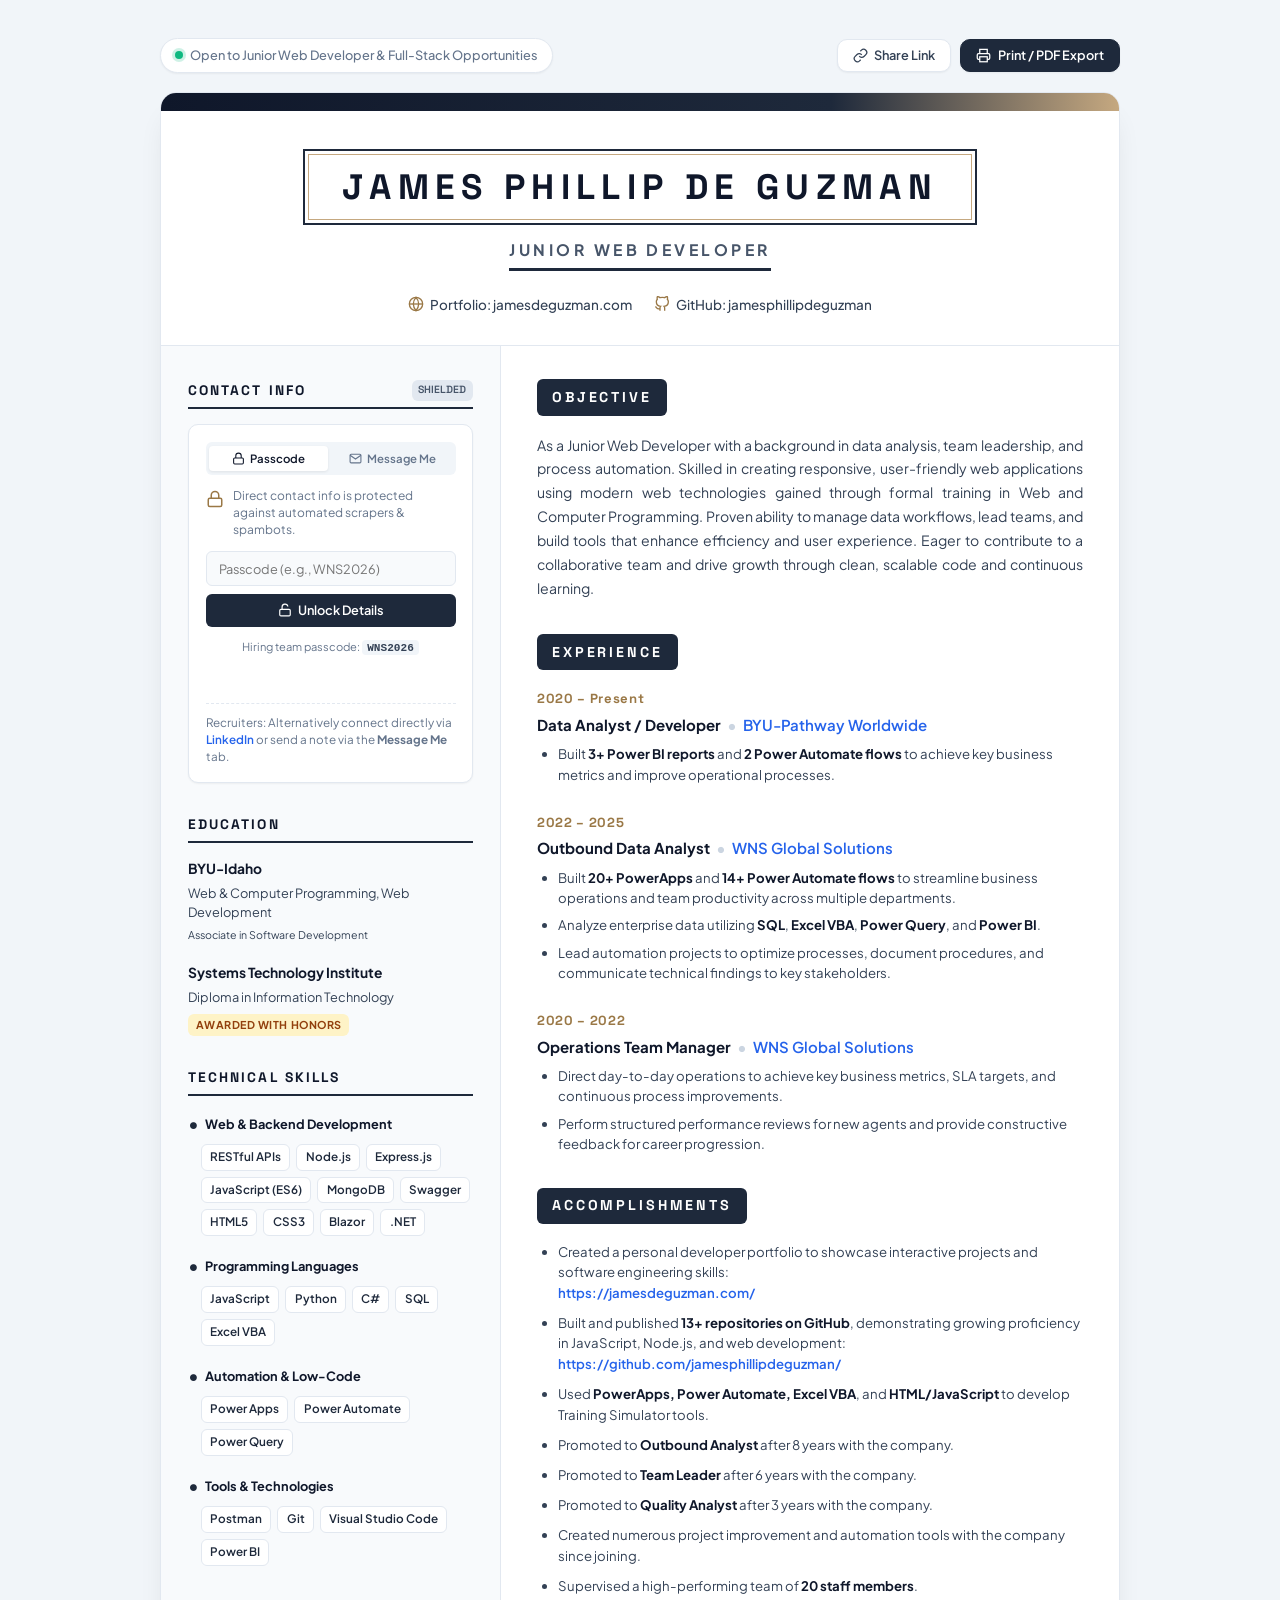
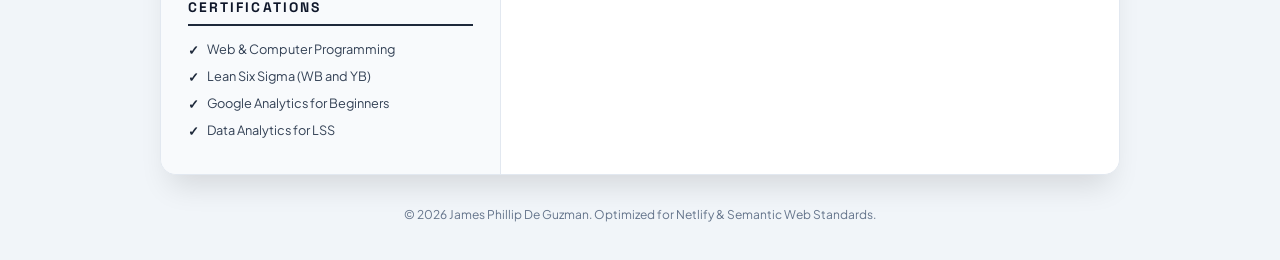
==== resume.html @ 5a9325b6 "Security audit fix: isolate contact PII to Netlify environment variables" ====
<!DOCTYPE html>
<html lang="en">
<head>
  <meta charset="UTF-8">
  <meta name="viewport" content="width=device-width, initial-scale=1.0">
  
  <!-- Primary SEO Meta Tags -->
  <title>James Phillip De Guzman | Junior Web Developer Resume</title>
  <meta name="title" content="James Phillip De Guzman | Junior Web Developer Resume">
  <meta name="description" content="Professional web resume of James Phillip De Guzman — Junior Web Developer skilled in JavaScript, Node.js, RESTful APIs, React, Blazor, SQL, and Process Automation.">
  <meta name="author" content="James Phillip De Guzman">
  <meta name="keywords" content="Junior Web Developer, Frontend Developer, Full Stack, JavaScript, Node.js, BYU-Idaho, Power Automate, Power Apps, Web Development, Resume">

  <!-- Open Graph / Social Meta Tags -->
  <meta property="og:type" content="profile">
  <meta property="og:url" content="https://jamesdeguzman.com/">
  <meta property="og:title" content="James Phillip De Guzman - Junior Web Developer Resume">
  <meta property="og:description" content="Junior Web Developer with strong background in modern JavaScript, API integration, data analysis, and process automation.">

  <!-- CSS Stylesheet -->
  <link rel="stylesheet" href="styles/resume.css">

  <!-- Structured Schema Data for ATS & Search Engines -->
  <script type="application/ld+json">
  {
    "@context": "https://schema.org",
    "@type": "Person",
    "name": "James Phillip De Guzman",
    "jobTitle": "Junior Web Developer",
    "url": "https://jamesdeguzman.com/",
    "sameAs": [
      "https://github.com/jamesphillipdeguzman",
      "https://linkedin.com/in/jamesphillipdeguzman"
    ],
    "alumniOf": [
      {
        "@type": "EducationalOrganization",
        "name": "Brigham Young University - Idaho"
      },
      {
        "@type": "EducationalOrganization",
        "name": "Systems Technology Institute"
      }
    ],
    "knowsAbout": [
      "JavaScript (ES6)",
      "Node.js",
      "RESTful APIs",
      "HTML5 / CSS3",
      "Blazor / .NET",
      "SQL",
      "Power Apps",
      "Power Automate",
      "Git"
    ]
  }
  </script>
</head>
<body>

  <!-- Top Action & Print Bar (Screen Only) -->
  <aside class="resume-toolbar" aria-label="Resume Actions">
    <div class="toolbar-status">
      <span class="status-dot" aria-hidden="true"></span>
      <span>Open to Junior Web Developer &amp; Full-Stack Opportunities</span>
    </div>
    <div class="toolbar-actions">
      <button type="button" class="btn-action" data-clipboard="https://jamesdeguzman.com/" id="copy-link-btn" title="Copy portfolio link">
        <svg width="15" height="15" viewBox="0 0 24 24" fill="none" stroke="currentColor" stroke-width="2"><path d="M10 13a5 5 0 0 0 7.54.54l3-3a5 5 0 0 0-7.07-7.07l-1.72 1.71"/><path d="M14 11a5 5 0 0 0-7.54-.54l-3 3a5 5 0 0 0 7.07 7.07l1.71-1.71"/></svg>
        <span>Share Link</span>
      </button>
      <button type="button" class="btn-action btn-primary" id="print-resume-btn" title="Print or save as PDF">
        <svg width="15" height="15" viewBox="0 0 24 24" fill="none" stroke="currentColor" stroke-width="2"><polyline points="6 9 6 2 18 2 18 9"/><path d="M6 18H4a2 2 0 0 1-2-2v-5a2 2 0 0 1 2-2h16a2 2 0 0 1 2 2v5a2 2 0 0 1-2 2h-2"/><rect x="6" y="14" width="12" height="8"/></svg>
        <span>Print / PDF Export</span>
      </button>
    </div>
  </aside>

  <!-- Main Resume Sheet Container -->
  <main class="resume-container" id="resume-root">
    
    <!-- Top Decorative Accent -->
    <div class="header-accent-band" aria-hidden="true"></div>

    <!-- Header Section -->
    <header class="resume-header">
      <div class="header-frame">
        <h1 class="resume-name">James Phillip De Guzman</h1>
      </div>
      <div>
        <p class="resume-title">Junior Web Developer</p>
      </div>

      <!-- Quick Links (Portfolio / GitHub) -->
      <nav class="header-quick-links" aria-label="Portfolio and Professional Links">
        <a href="https://jamesdeguzman.com/" class="quick-link-item" target="_blank" rel="noopener noreferrer">
          <svg width="16" height="16" viewBox="0 0 24 24" fill="none" stroke="currentColor" stroke-width="2"><circle cx="12" cy="12" r="10"/><line x1="2" y1="12" x2="22" y2="12"/><path d="M12 2a15.3 15.3 0 0 1 4 10 15.3 15.3 0 0 1-4 10 15.3 15.3 0 0 1-4-10 15.3 15.3 0 0 1 4-10z"/></svg>
          <span>Portfolio: jamesdeguzman.com</span>
        </a>
        <a href="https://github.com/jamesphillipdeguzman" class="quick-link-item" target="_blank" rel="noopener noreferrer">
          <svg width="16" height="16" viewBox="0 0 24 24" fill="none" stroke="currentColor" stroke-width="2"><path d="M9 19c-5 1.5-5-2.5-7-3m14 6v-3.87a3.37 3.37 0 0 0-.94-2.61c3.14-.35 6.44-1.54 6.44-7A5.44 5.44 0 0 0 20 4.77 5.07 5.07 0 0 0 19.91 1S18.73.65 16 2.48a13.38 13.38 0 0 0-7 0C6.27.65 5.09 1 5.09 1A5.07 5.07 0 0 0 5 4.77a5.44 5.44 0 0 0-1.5 3.78c0 5.42 3.3 6.61 6.44 7A3.37 3.37 0 0 0 9 18.13V22"/></svg>
          <span>GitHub: jamesphillipdeguzman</span>
        </a>
      </nav>
    </header>

    <!-- Two-Column Body -->
    <div class="resume-body">

      <!-- Left Column / Sidebar -->
      <aside class="resume-sidebar" aria-label="Skills, Education and Certifications">
        
        <!-- Contact Module with Privacy Shield & Netlify Forms -->
        <section class="sidebar-section" aria-labelledby="heading-contact">
          <h2 id="heading-contact" class="sidebar-title">
            <span>Contact Info</span>
            <span class="sidebar-title-badge">Shielded</span>
          </h2>
          
          <div class="privacy-shield-card">
            
            <!-- Dual Option Navigation Tabs -->
            <div class="contact-tabs-nav" role="tablist">
              <button type="button" class="tab-btn active" data-tab="passcode" role="tab" aria-selected="true">
                <svg width="13" height="13" viewBox="0 0 24 24" fill="none" stroke="currentColor" stroke-width="2"><rect x="3" y="11" width="18" height="11" rx="2" ry="2"/><path d="M7 11V7a5 5 0 0 1 10 0v4"/></svg>
                <span>Passcode</span>
              </button>
              <button type="button" class="tab-btn" data-tab="message" role="tab" aria-selected="false">
                <svg width="13" height="13" viewBox="0 0 24 24" fill="none" stroke="currentColor" stroke-width="2"><path d="M4 4h16c1.1 0 2 .9 2 2v12c0 1.1-.9 2-2 2H4c-1.1 0-2-.9-2-2V6c0-1.1.9-2 2-2z"/><polyline points="22,6 12,13 2,6"/></svg>
                <span>Message Me</span>
              </button>
            </div>

            <!-- TAB 1: Passcode Unlock State -->
            <div id="tab-panel-passcode" class="contact-tab-panel">
              <!-- Locked State (Default) -->
              <div id="contact-locked-state" class="locked-state">
                <div class="privacy-banner">
                  <svg class="privacy-icon" width="18" height="18" viewBox="0 0 24 24" fill="none" stroke="currentColor" stroke-width="2"><rect x="3" y="11" width="18" height="11" rx="2" ry="2"/><path d="M7 11V7a5 5 0 0 1 10 0v4"/></svg>
                  <p>Direct contact info is protected against automated scrapers &amp; spambots.</p>
                </div>

                <form id="unlock-form" class="unlock-form" onsubmit="return false;">
                  <label for="passcode-input" class="visually-hidden" style="position: absolute; width: 1px; height: 1px; padding: 0; margin: -1px; overflow: hidden; clip: rect(0,0,0,0); border: 0;">Enter Recruiter Passcode</label>
                  <div class="passcode-wrapper">
                    <input type="text" id="passcode-input" class="passcode-input" placeholder="Passcode (e.g., WNS2026)" autocomplete="off" autocorrect="off" autocapitalize="characters" spellcheck="false" maxlength="20">
                  </div>
                  <button type="submit" id="unlock-btn" class="unlock-btn">
                    <svg width="14" height="14" viewBox="0 0 24 24" fill="none" stroke="currentColor" stroke-width="2"><rect x="3" y="11" width="18" height="11" rx="2" ry="2"/><path d="M7 11V7a5 5 0 0 1 9.9-1"/></svg>
                    <span>Unlock Details</span>
                  </button>
                  <div class="unlock-hint">Hiring team passcode: <code>WNS2026</code></div>
                  <div id="unlock-status" class="unlock-status" aria-live="polite"></div>
                </form>

                <div class="fallback-contact">
                  <p>Recruiters: Alternatively connect directly via <a href="https://linkedin.com/in/jamesphillipdeguzman" target="_blank" rel="noopener noreferrer">LinkedIn</a> or send a note via the <strong>Message Me</strong> tab.</p>
                </div>
              </div>

              <!-- Unlocked State (Revealed via Passcode) -->
              <div id="contact-unlocked-state" class="unlocked-state hidden">
                <div id="unlocked-content"></div>
                <div class="relock-wrapper">
                  <button type="button" id="relock-btn" class="relock-btn" title="Re-lock contact details">Lock info again</button>
                </div>
              </div>
            </div>

            <!-- TAB 2: Netlify Forms Contact -->
            <div id="tab-panel-message" class="contact-tab-panel hidden">
              <form name="recruiter-contact" method="POST" data-netlify="true" netlify-honeypot="bot-field" id="recruiter-form" class="netlify-contact-form">
                <!-- Netlify Form Hidden Field Requirements -->
                <input type="hidden" name="form-name" value="recruiter-contact">
                <p style="display:none">
                  <label>Don’t fill this out if you're human: <input name="bot-field"></label>
                </p>

                <div class="form-group">
                  <label for="recruiter-name" class="form-label">Your Name</label>
                  <input type="text" id="recruiter-name" name="name" class="netlify-form-input" placeholder="e.g. Sarah Jenkins" required>
                </div>

                <div class="form-group">
                  <label for="recruiter-email" class="form-label">Your Work Email</label>
                  <input type="email" id="recruiter-email" name="email" class="netlify-form-input" placeholder="e.g. sarah@company.com" required>
                </div>

                <div class="form-group">
                  <label for="recruiter-message" class="form-label">Message / Opportunity</label>
                  <textarea id="recruiter-message" name="message" class="netlify-form-textarea" placeholder="Role details or interview invitation..." required></textarea>
                </div>

                <button type="submit" id="form-submit-btn" class="netlify-submit-btn">
                  <svg width="14" height="14" viewBox="0 0 24 24" fill="none" stroke="currentColor" stroke-width="2"><line x1="22" y1="2" x2="11" y2="13"/><polygon points="22 2 15 22 11 13 2 9 22 2"/></svg>
                  <span>Send Message</span>
                </button>

                <div id="form-status" class="unlock-status" aria-live="polite"></div>
              </form>
            </div>

          </div>
        </section>

        <!-- Education Section -->
        <section class="sidebar-section" aria-labelledby="heading-education">
          <h2 id="heading-education" class="sidebar-title">Education</h2>
          <div class="education-list">
            <article class="edu-item">
              <h3 class="edu-institution">BYU-Idaho</h3>
              <p class="edu-degree">Web &amp; Computer Programming, Web Development</p>
              <p class="edu-degree"><small>Associate in Software Development</small></p>
            </article>
            <article class="edu-item">
              <h3 class="edu-institution">Systems Technology Institute</h3>
              <p class="edu-degree">Diploma in Information Technology</p>
              <span class="edu-badge">Awarded with Honors</span>
            </article>
          </div>
        </section>

        <!-- Technical Skills Section -->
        <section class="sidebar-section" aria-labelledby="heading-skills">
          <h2 id="heading-skills" class="sidebar-title">Technical Skills</h2>
          <div class="skills-container">
            
            <div class="skill-category">
              <h3 class="skill-category-title">Web &amp; Backend Development</h3>
              <ul class="skill-pill-list" aria-label="Web and backend skills">
                <li class="skill-pill">RESTful APIs</li>
                <li class="skill-pill">Node.js</li>
                <li class="skill-pill">Express.js</li>
                <li class="skill-pill">JavaScript (ES6)</li>
                <li class="skill-pill">MongoDB</li>
                <li class="skill-pill">Swagger</li>
                <li class="skill-pill">HTML5</li>
                <li class="skill-pill">CSS3</li>
                <li class="skill-pill">Blazor</li>
                <li class="skill-pill">.NET</li>
              </ul>
            </div>

            <div class="skill-category">
              <h3 class="skill-category-title">Programming Languages</h3>
              <ul class="skill-pill-list" aria-label="Programming languages">
                <li class="skill-pill">JavaScript</li>
                <li class="skill-pill">Python</li>
                <li class="skill-pill">C#</li>
                <li class="skill-pill">SQL</li>
                <li class="skill-pill">Excel VBA</li>
              </ul>
            </div>

            <div class="skill-category">
              <h3 class="skill-category-title">Automation &amp; Low-Code</h3>
              <ul class="skill-pill-list" aria-label="Automation and low-code platforms">
                <li class="skill-pill">Power Apps</li>
                <li class="skill-pill">Power Automate</li>
                <li class="skill-pill">Power Query</li>
              </ul>
            </div>

            <div class="skill-category">
              <h3 class="skill-category-title">Tools &amp; Technologies</h3>
              <ul class="skill-pill-list" aria-label="Tools and developer technologies">
                <li class="skill-pill">Postman</li>
                <li class="skill-pill">Git</li>
                <li class="skill-pill">Visual Studio Code</li>
                <li class="skill-pill">Power BI</li>
              </ul>
            </div>

          </div>
        </section>

        <!-- Certifications Section -->
        <section class="sidebar-section" aria-labelledby="heading-certifications">
          <h2 id="heading-certifications" class="sidebar-title">Certifications</h2>
          <ul class="certifications-list">
            <li class="cert-item">
              <span class="cert-icon" aria-hidden="true">✓</span>
              <span>Web &amp; Computer Programming</span>
            </li>
            <li class="cert-item">
              <span class="cert-icon" aria-hidden="true">✓</span>
              <span>Lean Six Sigma (WB and YB)</span>
            </li>
            <li class="cert-item">
              <span class="cert-icon" aria-hidden="true">✓</span>
              <span>Google Analytics for Beginners</span>
            </li>
            <li class="cert-item">
              <span class="cert-icon" aria-hidden="true">✓</span>
              <span>Data Analytics for LSS</span>
            </li>
          </ul>
        </section>

      </aside>

      <!-- Right Column / Main Content -->
      <div class="resume-main">

        <!-- Objective Section -->
        <section class="main-section" aria-labelledby="heading-objective">
          <h2 id="heading-objective" class="section-title">Objective</h2>
          <p class="objective-text">
            As a Junior Web Developer with a background in data analysis, team leadership, and process automation. Skilled in creating responsive, user-friendly web applications using modern web technologies gained through formal training in Web and Computer Programming. Proven ability to manage data workflows, lead teams, and build tools that enhance efficiency and user experience. Eager to contribute to a collaborative team and drive growth through clean, scalable code and continuous learning.
          </p>
        </section>

        <!-- Experience Section -->
        <section class="main-section" aria-labelledby="heading-experience">
          <h2 id="heading-experience" class="section-title">Experience</h2>
          <div class="experience-list">

            <!-- BYU-Pathway Worldwide -->
            <article class="experience-item">
              <header class="exp-header">
                <span class="exp-period"><time datetime="2020">2020</time> &ndash; Present</span>
                <h3 class="exp-title-company">
                  <span class="exp-role">Data Analyst / Developer</span>
                  <span class="exp-separator">&bull;</span>
                  <span class="exp-company">BYU-Pathway Worldwide</span>
                </h3>
              </header>
              <ul class="exp-bullet-list">
                <li>Built <strong>3+ Power BI reports</strong> and <strong>2 Power Automate flows</strong> to achieve key business metrics and improve operational processes.</li>
              </ul>
            </article>

            <!-- WNS Global Solutions - Outbound Data Analyst -->
            <article class="experience-item">
              <header class="exp-header">
                <span class="exp-period"><time datetime="2022">2022</time> &ndash; <time datetime="2025">2025</time></span>
                <h3 class="exp-title-company">
                  <span class="exp-role">Outbound Data Analyst</span>
                  <span class="exp-separator">&bull;</span>
                  <span class="exp-company">WNS Global Solutions</span>
                </h3>
              </header>
              <ul class="exp-bullet-list">
                <li>Built <strong>20+ PowerApps</strong> and <strong>14+ Power Automate flows</strong> to streamline business operations and team productivity across multiple departments.</li>
                <li>Analyze enterprise data utilizing <strong>SQL</strong>, <strong>Excel VBA</strong>, <strong>Power Query</strong>, and <strong>Power BI</strong>.</li>
                <li>Lead automation projects to optimize processes, document procedures, and communicate technical findings to key stakeholders.</li>
              </ul>
            </article>

            <!-- WNS Global Solutions - Operations Team Manager -->
            <article class="experience-item">
              <header class="exp-header">
                <span class="exp-period"><time datetime="2020">2020</time> &ndash; <time datetime="2022">2022</time></span>
                <h3 class="exp-title-company">
                  <span class="exp-role">Operations Team Manager</span>
                  <span class="exp-separator">&bull;</span>
                  <span class="exp-company">WNS Global Solutions</span>
                </h3>
              </header>
              <ul class="exp-bullet-list">
                <li>Direct day-to-day operations to achieve key business metrics, SLA targets, and continuous process improvements.</li>
                <li>Perform structured performance reviews for new agents and provide constructive feedback for career progression.</li>
              </ul>
            </article>

          </div>
        </section>

        <!-- Accomplishments Section -->
        <section class="main-section" aria-labelledby="heading-accomplishments">
          <h2 id="heading-accomplishments" class="section-title">Accomplishments</h2>
          <ul class="accomplishments-list">
            <li>
              Created a personal developer portfolio to showcase interactive projects and software engineering skills:
              <br><a href="https://jamesdeguzman.com/" target="_blank" rel="noopener noreferrer">https://jamesdeguzman.com/</a>
            </li>
            <li>
              Built and published <strong>13+ repositories on GitHub</strong>, demonstrating growing proficiency in JavaScript, Node.js, and web development:
              <br><a href="https://github.com/jamesphillipdeguzman/" target="_blank" rel="noopener noreferrer">https://github.com/jamesphillipdeguzman/</a>
            </li>
            <li>
              Used <strong>PowerApps, Power Automate, Excel VBA</strong>, and <strong>HTML/JavaScript</strong> to develop Training Simulator tools.
            </li>
            <li>Promoted to <strong>Outbound Analyst</strong> after 8 years with the company.</li>
            <li>Promoted to <strong>Team Leader</strong> after 6 years with the company.</li>
            <li>Promoted to <strong>Quality Analyst</strong> after 3 years with the company.</li>
            <li>Created numerous project improvement and automation tools with the company since joining.</li>
            <li>Supervised a high-performing team of <strong>20 staff members</strong>.</li>
          </ul>
        </section>

      </div>
    </div>
  </main>

  <footer class="resume-footer">
    <p>&copy; <time datetime="2026">2026</time> James Phillip De Guzman. Optimized for Netlify &amp; Semantic Web Standards.</p>
  </footer>

  <!-- Interactive JavaScript Logic -->
  <script src="scripts/resume.js"></script>
</body>
</html>
---- styles/resume.css ----
/* ==========================================================================
   Modern ATS-Optimized Web Resume Stylesheet (Netlify & Privacy Enhanced)
   Author: James Phillip De Guzman - Junior Web Developer
   ========================================================================== */

/* --- Google Fonts Import --- */
@import url('https://fonts.googleapis.com/css2?family=Plus+Jakarta+Sans:ital,wght@0,300;0,400;0,500;0,600;0,700;0,800;1,400&family=Space+Grotesk:wght@500;600;700&display=swap');

/* --- CSS Variables & Design Tokens --- */
:root {
  --font-main: 'Plus Jakarta Sans', -apple-system, BlinkMacSystemFont, 'Segoe UI', Roboto, sans-serif;
  --font-heading: 'Space Grotesk', 'Plus Jakarta Sans', sans-serif;

  /* Color Palette */
  --bg-page: #f1f5f9;
  --bg-surface: #ffffff;
  --bg-sidebar: #f8fafc;
  --bg-header-band: #0f172a;
  --bg-section-badge: #1e293b;
  --bg-badge-alt: #f1f5f9;
  
  --text-primary: #0f172a;
  --text-secondary: #334155;
  --text-muted: #64748b;
  --text-light: #ffffff;

  --accent-primary: #2563eb;
  --accent-hover: #1d4ed8;
  --accent-gold: #c5a880;
  --accent-gold-dark: #9a7846;
  --accent-emerald: #10b981;
  --accent-danger: #ef4444;

  --border-color: #e2e8f0;
  --border-subtle: #cbd5e1;

  --radius-sm: 6px;
  --radius-md: 10px;
  --radius-lg: 16px;
  --radius-full: 9999px;

  --shadow-sm: 0 1px 2px 0 rgb(0 0 0 / 0.05);
  --shadow-md: 0 4px 6px -1px rgb(0 0 0 / 0.08), 0 2px 4px -2px rgb(0 0 0 / 0.06);
  --shadow-lg: 0 10px 25px -5px rgb(0 0 0 / 0.1), 0 8px 10px -6px rgb(0 0 0 / 0.06);
  --shadow-xl: 0 20px 30px -10px rgb(0 0 0 / 0.12);

  --transition-fast: 0.18s ease;
  --transition-normal: 0.28s ease;
}

/* --- Base & Reset --- */
*, *::before, *::after {
  box-sizing: border-box;
  margin: 0;
  padding: 0;
}

html {
  font-size: 15px;
  scroll-behavior: smooth;
  -webkit-text-size-adjust: 100%;
}

body {
  font-family: var(--font-main);
  background-color: var(--bg-page);
  color: var(--text-primary);
  line-height: 1.6;
  min-height: 100vh;
  padding: 2.5rem 1rem;
  display: flex;
  flex-direction: column;
  align-items: center;
}

/* --- Top Floating Action Toolbar --- */
.resume-toolbar {
  width: 100%;
  max-width: 960px;
  margin-bottom: 1.25rem;
  display: flex;
  justify-content: space-between;
  align-items: center;
  flex-wrap: wrap;
  gap: 0.75rem;
}

.toolbar-status {
  display: inline-flex;
  align-items: center;
  gap: 0.5rem;
  font-size: 0.85rem;
  font-weight: 500;
  color: var(--text-muted);
  background: var(--bg-surface);
  padding: 0.45rem 0.9rem;
  border-radius: var(--radius-full);
  border: 1px solid var(--border-color);
  box-shadow: var(--shadow-sm);
}

.status-dot {
  width: 8px;
  height: 8px;
  border-radius: 50%;
  background-color: var(--accent-emerald);
  box-shadow: 0 0 0 3px rgba(16, 185, 129, 0.2);
  animation: pulse-dot 2s infinite ease-in-out;
}

@keyframes pulse-dot {
  0%, 100% { opacity: 1; transform: scale(1); }
  50% { opacity: 0.6; transform: scale(0.85); }
}

.toolbar-actions {
  display: flex;
  gap: 0.6rem;
}

.btn-action {
  display: inline-flex;
  align-items: center;
  gap: 0.45rem;
  font-family: var(--font-main);
  font-size: 0.85rem;
  font-weight: 600;
  padding: 0.5rem 1rem;
  border-radius: var(--radius-md);
  border: 1px solid var(--border-color);
  background: var(--bg-surface);
  color: var(--text-secondary);
  cursor: pointer;
  transition: all var(--transition-fast);
  text-decoration: none;
  box-shadow: var(--shadow-sm);
}

.btn-action:hover {
  background: #f8fafc;
  color: var(--accent-primary);
  border-color: var(--accent-primary);
  transform: translateY(-1px);
  box-shadow: var(--shadow-md);
}

.btn-action.btn-primary {
  background: var(--bg-section-badge);
  color: var(--text-light);
  border-color: var(--bg-section-badge);
}

.btn-action.btn-primary:hover {
  background: #0f172a;
  border-color: #0f172a;
  color: #ffffff;
}

/* --- Main Resume Sheet Container --- */
.resume-container {
  width: 100%;
  max-width: 960px;
  background: var(--bg-surface);
  border-radius: var(--radius-lg);
  box-shadow: var(--shadow-xl);
  border: 1px solid var(--border-color);
  overflow: hidden;
  position: relative;
}

/* Top Accent Header Band */
.header-accent-band {
  height: 18px;
  background: linear-gradient(90deg, #0f172a 0%, #1e293b 70%, var(--accent-gold) 100%);
  width: 100%;
}

/* --- Header Section --- */
.resume-header {
  padding: 2.5rem 3rem 2rem 3rem;
  text-align: center;
  background: var(--bg-surface);
  border-bottom: 1px solid var(--border-color);
  position: relative;
}

.header-frame {
  display: inline-block;
  padding: 1rem 2.5rem;
  border: 2px solid #1e293b;
  position: relative;
  background: #ffffff;
}

.header-frame::before {
  content: '';
  position: absolute;
  top: 3px;
  left: 3px;
  right: 3px;
  bottom: 3px;
  border: 1px solid var(--accent-gold);
  pointer-events: none;
}

.resume-name {
  font-family: var(--font-heading);
  font-size: 2.35rem;
  font-weight: 800;
  letter-spacing: 0.18em;
  text-transform: uppercase;
  color: #0f172a;
  margin: 0;
  line-height: 1.2;
}

.resume-title {
  font-family: var(--font-main);
  font-size: 1.05rem;
  font-weight: 700;
  letter-spacing: 0.22em;
  text-transform: uppercase;
  color: #475569;
  margin-top: 0.8rem;
  display: inline-block;
  position: relative;
  padding: 0 1rem;
}

.resume-title::after {
  content: '';
  display: block;
  width: 100%;
  height: 3px;
  background: #1e293b;
  margin: 0.4rem auto 0 auto;
}

/* Header Links Bar */
.header-quick-links {
  margin-top: 1.5rem;
  display: flex;
  justify-content: center;
  flex-wrap: wrap;
  gap: 1.5rem;
  font-size: 0.9rem;
}

.quick-link-item {
  display: inline-flex;
  align-items: center;
  gap: 0.4rem;
  color: var(--text-secondary);
  text-decoration: none;
  font-weight: 500;
  transition: color var(--transition-fast);
}

.quick-link-item:hover {
  color: var(--accent-primary);
}

.quick-link-item svg {
  color: var(--accent-gold-dark);
}

/* --- Two-Column Layout --- */
.resume-body {
  display: grid;
  grid-template-columns: 340px 1fr;
  min-height: 900px;
}

/* --- Sidebar Column --- */
.resume-sidebar {
  background: var(--bg-sidebar);
  padding: 2.2rem 1.8rem;
  border-right: 1px solid var(--border-color);
  display: flex;
  flex-direction: column;
  gap: 2rem;
}

/* --- Main Content Column --- */
.resume-main {
  background: var(--bg-surface);
  padding: 2.2rem 2.4rem;
  display: flex;
  flex-direction: column;
  gap: 2.2rem;
}

/* --- Section Titles & Badges --- */
.section-title {
  font-family: var(--font-heading);
  font-size: 0.95rem;
  font-weight: 700;
  letter-spacing: 0.2em;
  text-transform: uppercase;
  color: var(--text-light);
  background: var(--bg-section-badge);
  padding: 0.45rem 1rem;
  display: inline-block;
  margin-bottom: 1.2rem;
  border-radius: var(--radius-sm);
  position: relative;
}

.sidebar-title {
  font-family: var(--font-heading);
  font-size: 0.92rem;
  font-weight: 700;
  letter-spacing: 0.15em;
  text-transform: uppercase;
  color: var(--text-primary);
  border-bottom: 2px solid #1e293b;
  padding-bottom: 0.4rem;
  margin-bottom: 1rem;
  display: flex;
  align-items: center;
  justify-content: space-between;
}

.sidebar-title-badge {
  font-size: 0.7rem;
  background: #e2e8f0;
  color: #475569;
  padding: 0.15rem 0.45rem;
  border-radius: var(--radius-sm);
  letter-spacing: normal;
  font-weight: 600;
}

/* --- Privacy Shield & Contact Card --- */
.privacy-shield-card {
  background: var(--bg-surface);
  border: 1px solid var(--border-color);
  border-radius: var(--radius-md);
  padding: 1.1rem;
  box-shadow: var(--shadow-sm);
  transition: all var(--transition-normal);
  position: relative;
}

.privacy-shield-card:hover {
  border-color: var(--border-subtle);
  box-shadow: var(--shadow-md);
}

.contact-tabs-nav {
  display: flex;
  gap: 0.35rem;
  background: #f1f5f9;
  padding: 0.25rem;
  border-radius: var(--radius-sm);
  margin-bottom: 0.9rem;
}

.tab-btn {
  flex: 1;
  font-family: var(--font-main);
  font-size: 0.76rem;
  font-weight: 600;
  padding: 0.35rem 0.4rem;
  background: transparent;
  border: none;
  border-radius: 4px;
  color: var(--text-muted);
  cursor: pointer;
  transition: all var(--transition-fast);
  display: flex;
  align-items: center;
  justify-content: center;
  gap: 0.3rem;
}

.tab-btn.active {
  background: #ffffff;
  color: var(--text-primary);
  box-shadow: 0 1px 3px rgba(0,0,0,0.08);
}

.privacy-banner {
  display: flex;
  align-items: flex-start;
  gap: 0.6rem;
  font-size: 0.8rem;
  color: var(--text-muted);
  line-height: 1.4;
  margin-bottom: 0.85rem;
}

.privacy-icon {
  flex-shrink: 0;
  color: var(--accent-gold-dark);
  margin-top: 2px;
}

/* Unlock Passcode Form */
.unlock-form {
  display: flex;
  flex-direction: column;
  gap: 0.55rem;
}

.passcode-wrapper {
  position: relative;
  display: flex;
  align-items: center;
}

.passcode-input, .netlify-form-input, .netlify-form-textarea {
  width: 100%;
  padding: 0.55rem 0.8rem;
  font-family: var(--font-main);
  font-size: 0.85rem;
  border: 1px solid var(--border-color);
  border-radius: var(--radius-sm);
  background: #f8fafc;
  color: var(--text-primary);
  outline: none;
  transition: all var(--transition-fast);
}

.passcode-input:focus, .netlify-form-input:focus, .netlify-form-textarea:focus {
  background: #ffffff;
  border-color: var(--accent-primary);
  box-shadow: 0 0 0 3px rgba(37, 99, 235, 0.15);
}

.netlify-form-textarea {
  resize: vertical;
  min-height: 70px;
}

.input-shake {
  animation: shake 0.5s cubic-bezier(0.36, 0.07, 0.19, 0.97) both;
  border-color: var(--accent-danger) !important;
}

@keyframes shake {
  10%, 90% { transform: translate3d(-1px, 0, 0); }
  20%, 80% { transform: translate3d(2px, 0, 0); }
  30%, 50%, 70% { transform: translate3d(-4px, 0, 0); }
  40%, 60% { transform: translate3d(4px, 0, 0); }
}

.unlock-btn, .netlify-submit-btn {
  font-family: var(--font-main);
  font-size: 0.85rem;
  font-weight: 600;
  color: #ffffff;
  background: #1e293b;
  border: none;
  border-radius: var(--radius-sm);
  padding: 0.55rem 1rem;
  cursor: pointer;
  transition: all var(--transition-fast);
  display: inline-flex;
  justify-content: center;
  align-items: center;
  gap: 0.4rem;
}

.unlock-btn:hover, .netlify-submit-btn:hover {
  background: #0f172a;
  transform: translateY(-1px);
}

.unlock-btn:active, .netlify-submit-btn:active {
  transform: translateY(0);
}

.unlock-hint {
  font-size: 0.74rem;
  color: var(--text-muted);
  margin-top: 0.2rem;
  text-align: center;
}

.unlock-hint code {
  background: #f1f5f9;
  padding: 0.1rem 0.35rem;
  border-radius: 4px;
  font-weight: 600;
  color: var(--text-secondary);
}

.unlock-status {
  font-size: 0.78rem;
  margin-top: 0.4rem;
  min-height: 1.2rem;
  transition: all var(--transition-fast);
}

.unlock-status.error {
  color: var(--accent-danger);
  font-weight: 500;
}

.unlock-status.success {
  color: var(--accent-emerald);
  font-weight: 600;
}

/* Netlify Contact Form */
.netlify-contact-form {
  display: flex;
  flex-direction: column;
  gap: 0.6rem;
}

.form-group {
  display: flex;
  flex-direction: column;
  gap: 0.25rem;
}

.form-label {
  font-size: 0.75rem;
  font-weight: 600;
  color: var(--text-secondary);
}

.fallback-contact {
  margin-top: 0.85rem;
  padding-top: 0.75rem;
  border-top: 1px dashed var(--border-color);
  font-size: 0.78rem;
  color: var(--text-muted);
  line-height: 1.45;
}

.fallback-contact a {
  color: var(--accent-primary);
  text-decoration: none;
  font-weight: 600;
}

.fallback-contact a:hover {
  text-decoration: underline;
}

/* Unlocked Details State */
.unlocked-state {
  display: flex;
  flex-direction: column;
  gap: 0.8rem;
  animation: fadeIn 0.4s ease-out forwards;
}

@keyframes fadeIn {
  from { opacity: 0; transform: translateY(6px); }
  to { opacity: 1; transform: translateY(0); }
}

.unlocked-badge {
  display: inline-flex;
  align-items: center;
  gap: 0.35rem;
  font-size: 0.72rem;
  font-weight: 700;
  text-transform: uppercase;
  letter-spacing: 0.05em;
  color: #065f46;
  background: #d1fae5;
  padding: 0.25rem 0.6rem;
  border-radius: var(--radius-sm);
  margin-bottom: 0.25rem;
}

.contact-info-list {
  list-style: none;
  display: flex;
  flex-direction: column;
  gap: 0.6rem;
}

.contact-item {
  display: flex;
  align-items: center;
  justify-content: space-between;
  gap: 0.5rem;
  font-size: 0.82rem;
  padding: 0.35rem 0;
  border-bottom: 1px solid #f1f5f9;
}

.contact-item:last-child {
  border-bottom: none;
}

.contact-label {
  font-weight: 600;
  color: var(--text-muted);
  width: 45px;
  flex-shrink: 0;
}

.contact-link, .contact-static {
  display: inline-flex;
  align-items: center;
  gap: 0.4rem;
  color: var(--text-primary);
  text-decoration: none;
  font-weight: 600;
  flex-grow: 1;
  word-break: break-all;
}

.contact-link:hover {
  color: var(--accent-primary);
}

.copy-mini-btn {
  font-size: 0.7rem;
  padding: 0.15rem 0.45rem;
  border-radius: 4px;
  background: #f1f5f9;
  border: 1px solid var(--border-color);
  color: var(--text-secondary);
  cursor: pointer;
  transition: all var(--transition-fast);
}

.copy-mini-btn:hover {
  background: var(--bg-section-badge);
  color: #ffffff;
}

.copy-mini-btn.copied {
  background: var(--accent-emerald);
  color: #ffffff;
  border-color: var(--accent-emerald);
}

.relock-wrapper {
  display: flex;
  justify-content: flex-end;
  margin-top: 0.5rem;
}

.relock-btn {
  font-size: 0.72rem;
  color: var(--text-muted);
  background: none;
  border: none;
  cursor: pointer;
  text-decoration: underline;
  padding: 0.2rem;
}

.relock-btn:hover {
  color: var(--accent-danger);
}

.hidden {
  display: none !important;
}

/* --- Education Section --- */
.education-list {
  display: flex;
  flex-direction: column;
  gap: 1.25rem;
}

.edu-item {
  display: flex;
  flex-direction: column;
  gap: 0.25rem;
}

.edu-institution {
  font-weight: 700;
  color: var(--text-primary);
  font-size: 0.92rem;
}

.edu-degree {
  font-size: 0.85rem;
  color: var(--text-secondary);
  line-height: 1.45;
}

.edu-badge {
  display: inline-block;
  align-self: flex-start;
  margin-top: 0.25rem;
  font-size: 0.72rem;
  font-weight: 700;
  text-transform: uppercase;
  letter-spacing: 0.05em;
  background: #fef3c7;
  color: #92400e;
  padding: 0.15rem 0.5rem;
  border-radius: var(--radius-sm);
}

/* --- Technical Skills Section --- */
.skills-container {
  display: flex;
  flex-direction: column;
  gap: 1.15rem;
}

.skill-category {
  display: flex;
  flex-direction: column;
  gap: 0.45rem;
}

.skill-category-title {
  font-size: 0.85rem;
  font-weight: 700;
  color: var(--text-primary);
  display: flex;
  align-items: center;
  gap: 0.4rem;
}

.skill-category-title::before {
  content: '•';
  color: #1e293b;
  font-size: 1.1rem;
}

.skill-tags-wrapper {
  font-size: 0.83rem;
  color: var(--text-secondary);
  line-height: 1.55;
  padding-left: 0.85rem;
}

.skill-pill-list {
  display: flex;
  flex-wrap: wrap;
  gap: 0.4rem;
  list-style: none;
  padding-left: 0.85rem;
}

.skill-pill {
  font-size: 0.78rem;
  font-weight: 600;
  background: #ffffff;
  color: #1e293b;
  border: 1px solid var(--border-color);
  padding: 0.2rem 0.55rem;
  border-radius: var(--radius-sm);
  transition: all var(--transition-fast);
}

.skill-pill:hover {
  background: #1e293b;
  color: #ffffff;
  border-color: #1e293b;
}

/* --- Certifications Section --- */
.certifications-list {
  list-style: none;
  display: flex;
  flex-direction: column;
  gap: 0.55rem;
}

.cert-item {
  display: flex;
  align-items: flex-start;
  gap: 0.55rem;
  font-size: 0.85rem;
  color: var(--text-secondary);
  line-height: 1.4;
}

.cert-icon {
  flex-shrink: 0;
  color: #1e293b;
  font-weight: bold;
  margin-top: 1px;
}

/* --- Main Column: Objective Section --- */
.objective-text {
  font-size: 0.94rem;
  color: var(--text-secondary);
  line-height: 1.7;
  text-align: justify;
}

/* --- Experience Timeline Section --- */
.experience-list {
  display: flex;
  flex-direction: column;
  gap: 1.8rem;
}

.experience-item {
  display: flex;
  flex-direction: column;
  gap: 0.5rem;
  position: relative;
}

.exp-header {
  display: flex;
  flex-direction: column;
  gap: 0.2rem;
}

.exp-period {
  font-family: var(--font-heading);
  font-size: 0.88rem;
  font-weight: 700;
  color: var(--accent-gold-dark);
  letter-spacing: 0.05em;
}

.exp-title-company {
  font-size: 1rem;
  font-weight: 700;
  color: var(--text-primary);
  display: flex;
  flex-wrap: wrap;
  align-items: center;
  gap: 0.4rem;
}

.exp-role {
  color: #0f172a;
}

.exp-separator {
  color: var(--border-subtle);
}

.exp-company {
  color: #2563eb;
  font-weight: 600;
}

.exp-bullet-list {
  list-style-type: disc;
  padding-left: 1.4rem;
  display: flex;
  flex-direction: column;
  gap: 0.45rem;
}

.exp-bullet-list li {
  font-size: 0.88rem;
  color: var(--text-secondary);
  line-height: 1.55;
}

.exp-bullet-list li strong {
  color: var(--text-primary);
}

/* --- Accomplishments Section --- */
.accomplishments-list {
  list-style-type: disc;
  padding-left: 1.4rem;
  display: flex;
  flex-direction: column;
  gap: 0.65rem;
}

.accomplishments-list li {
  font-size: 0.88rem;
  color: var(--text-secondary);
  line-height: 1.55;
}

.accomplishments-list li a {
  color: var(--accent-primary);
  text-decoration: none;
  font-weight: 600;
  word-break: break-all;
}

.accomplishments-list li a:hover {
  text-decoration: underline;
}

.accomplishments-list li strong {
  color: var(--text-primary);
}

/* --- Footer Area --- */
.resume-footer {
  margin-top: 2rem;
  text-align: center;
  font-size: 0.8rem;
  color: var(--text-muted);
}

/* ==========================================================================
   Responsive Breakpoints
   ========================================================================== */
@media (max-width: 860px) {
  body {
    padding: 1rem 0.5rem;
  }

  .resume-body {
    grid-template-columns: 1fr;
  }

  .resume-sidebar {
    border-right: none;
    border-bottom: 1px solid var(--border-color);
    padding: 1.8rem 1.4rem;
  }

  .resume-main {
    padding: 1.8rem 1.4rem;
  }

  .resume-header {
    padding: 1.8rem 1.2rem;
  }

  .resume-name {
    font-size: 1.8rem;
    letter-spacing: 0.12em;
  }

  .resume-title {
    font-size: 0.92rem;
    letter-spacing: 0.16em;
  }

  .header-frame {
    padding: 0.8rem 1.5rem;
  }

  .resume-toolbar {
    flex-direction: column;
    align-items: stretch;
  }

  .toolbar-actions {
    justify-content: center;
  }
}

/* ==========================================================================
   Print Optimization Media Query (@media print)
   ========================================================================== */
@media print {
  @page {
    margin: 12mm 15mm;
    size: letter portrait;
  }

  body {
    background: #ffffff !important;
    padding: 0 !important;
    color: #000000 !important;
    font-size: 13.5px;
  }

  .resume-toolbar,
  .contact-tabs-nav,
  .unlock-form,
  .netlify-contact-form,
  .relock-wrapper,
  .copy-mini-btn,
  .resume-footer,
  .status-dot {
    display: none !important;
  }

  .resume-container {
    max-width: 100% !important;
    box-shadow: none !important;
    border: none !important;
    border-radius: 0 !important;
  }

  .header-accent-band {
    height: 6px !important;
    background: #000000 !important;
  }

  .resume-header {
    padding: 1rem 0 !important;
    border-bottom: 2px solid #000000 !important;
  }

  .header-frame {
    border: 2px solid #000000 !important;
    padding: 0.6rem 1.8rem !important;
  }

  .header-frame::before {
    border-color: #000000 !important;
  }

  .resume-name {
    color: #000000 !important;
    font-size: 2rem !important;
  }

  .resume-title {
    color: #000000 !important;
  }

  .resume-title::after {
    background: #000000 !important;
  }

  .resume-body {
    display: grid !important;
    grid-template-columns: 280px 1fr !important;
    min-height: auto !important;
  }

  .resume-sidebar {
    background: transparent !important;
    padding: 1rem 1rem 0 0 !important;
    border-right: 1px solid #ccc !important;
  }

  .resume-main {
    padding: 1rem 0 0 1.2rem !important;
  }

  .section-title {
    background: #000000 !important;
    color: #ffffff !important;
    -webkit-print-color-adjust: exact;
    print-color-adjust: exact;
    margin-bottom: 0.8rem !important;
    padding: 0.3rem 0.8rem !important;
  }

  .sidebar-title {
    border-bottom: 2px solid #000000 !important;
    color: #000000 !important;
  }

  .privacy-shield-card {
    border: 1px solid #ccc !important;
    box-shadow: none !important;
    padding: 0.8rem !important;
  }

  .experience-item,
  .edu-item,
  .skill-category {
    page-break-inside: avoid;
    break-inside: avoid;
  }

  a {
    color: #000000 !important;
    text-decoration: none !important;
  }

  .exp-period {
    color: #333333 !important;
  }

  .exp-company {
    color: #000000 !important;
  }
}
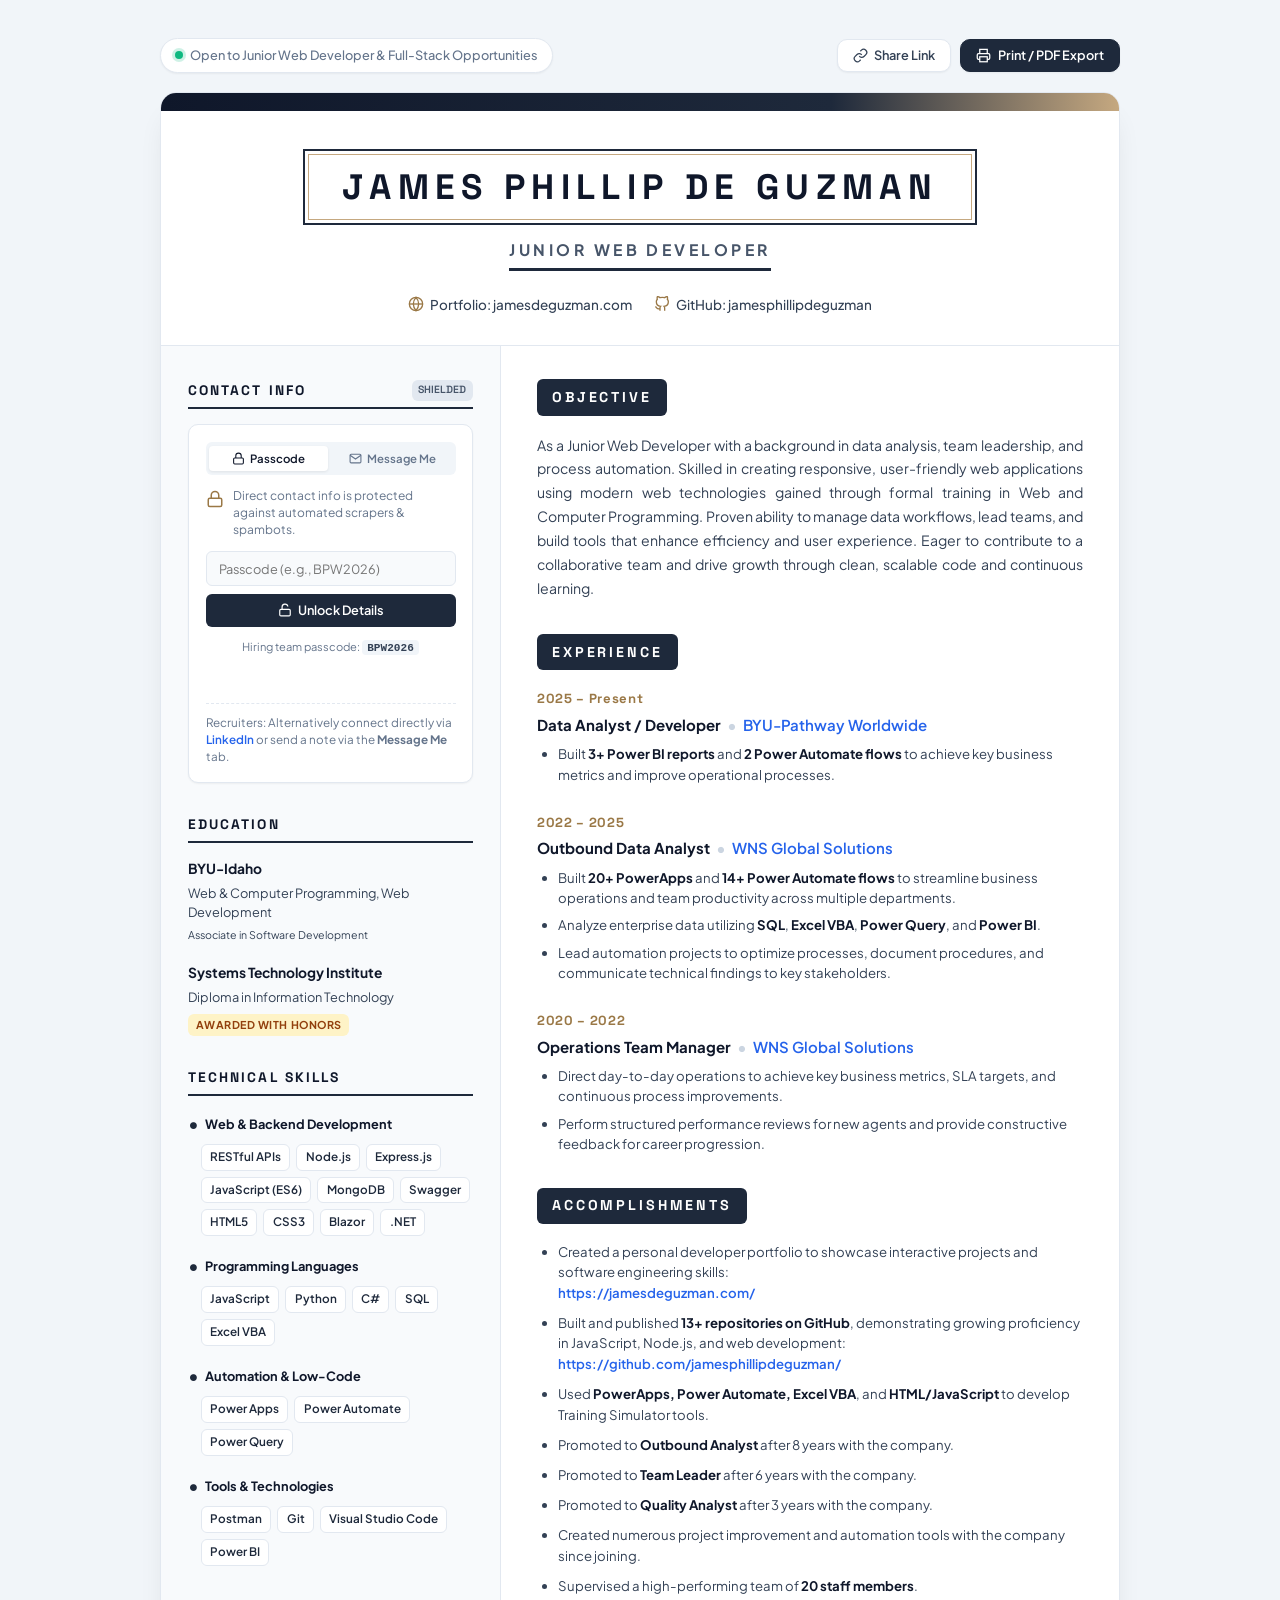
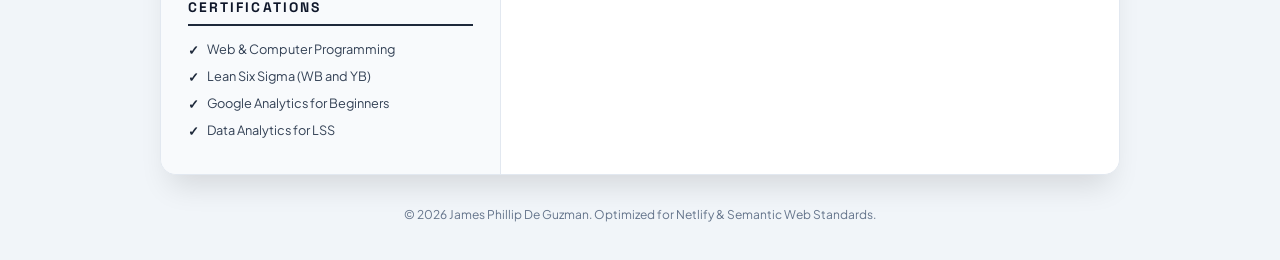
==== commit 24475868: "chore: update recruiter passcode and present work year details" ====
--- a/resume.html
+++ b/resume.html
@@ -1,21 +1,25 @@
 <!DOCTYPE html>
 <html lang="en">
+
 <head>
   <meta charset="UTF-8">
   <meta name="viewport" content="width=device-width, initial-scale=1.0">
-  
+
   <!-- Primary SEO Meta Tags -->
   <title>James Phillip De Guzman | Junior Web Developer Resume</title>
   <meta name="title" content="James Phillip De Guzman | Junior Web Developer Resume">
-  <meta name="description" content="Professional web resume of James Phillip De Guzman — Junior Web Developer skilled in JavaScript, Node.js, RESTful APIs, React, Blazor, SQL, and Process Automation.">
+  <meta name="description"
+    content="Professional web resume of James Phillip De Guzman — Junior Web Developer skilled in JavaScript, Node.js, RESTful APIs, React, Blazor, SQL, and Process Automation.">
   <meta name="author" content="James Phillip De Guzman">
-  <meta name="keywords" content="Junior Web Developer, Frontend Developer, Full Stack, JavaScript, Node.js, BYU-Idaho, Power Automate, Power Apps, Web Development, Resume">
+  <meta name="keywords"
+    content="Junior Web Developer, Frontend Developer, Full Stack, JavaScript, Node.js, BYU-Idaho, Power Automate, Power Apps, Web Development, Resume">
 
   <!-- Open Graph / Social Meta Tags -->
   <meta property="og:type" content="profile">
   <meta property="og:url" content="https://jamesdeguzman.com/">
   <meta property="og:title" content="James Phillip De Guzman - Junior Web Developer Resume">
-  <meta property="og:description" content="Junior Web Developer with strong background in modern JavaScript, API integration, data analysis, and process automation.">
+  <meta property="og:description"
+    content="Junior Web Developer with strong background in modern JavaScript, API integration, data analysis, and process automation.">
 
   <!-- CSS Stylesheet -->
   <link rel="stylesheet" href="styles/resume.css">
@@ -56,6 +60,7 @@
   }
   </script>
 </head>
+
 <body>
 
   <!-- Top Action & Print Bar (Screen Only) -->
@@ -65,12 +70,20 @@
       <span>Open to Junior Web Developer &amp; Full-Stack Opportunities</span>
     </div>
     <div class="toolbar-actions">
-      <button type="button" class="btn-action" data-clipboard="https://jamesdeguzman.com/" id="copy-link-btn" title="Copy portfolio link">
-        <svg width="15" height="15" viewBox="0 0 24 24" fill="none" stroke="currentColor" stroke-width="2"><path d="M10 13a5 5 0 0 0 7.54.54l3-3a5 5 0 0 0-7.07-7.07l-1.72 1.71"/><path d="M14 11a5 5 0 0 0-7.54-.54l-3 3a5 5 0 0 0 7.07 7.07l1.71-1.71"/></svg>
+      <button type="button" class="btn-action" data-clipboard="https://jamesdeguzman.com/" id="copy-link-btn"
+        title="Copy portfolio link">
+        <svg width="15" height="15" viewBox="0 0 24 24" fill="none" stroke="currentColor" stroke-width="2">
+          <path d="M10 13a5 5 0 0 0 7.54.54l3-3a5 5 0 0 0-7.07-7.07l-1.72 1.71" />
+          <path d="M14 11a5 5 0 0 0-7.54-.54l-3 3a5 5 0 0 0 7.07 7.07l1.71-1.71" />
+        </svg>
         <span>Share Link</span>
       </button>
       <button type="button" class="btn-action btn-primary" id="print-resume-btn" title="Print or save as PDF">
-        <svg width="15" height="15" viewBox="0 0 24 24" fill="none" stroke="currentColor" stroke-width="2"><polyline points="6 9 6 2 18 2 18 9"/><path d="M6 18H4a2 2 0 0 1-2-2v-5a2 2 0 0 1 2-2h16a2 2 0 0 1 2 2v5a2 2 0 0 1-2 2h-2"/><rect x="6" y="14" width="12" height="8"/></svg>
+        <svg width="15" height="15" viewBox="0 0 24 24" fill="none" stroke="currentColor" stroke-width="2">
+          <polyline points="6 9 6 2 18 2 18 9" />
+          <path d="M6 18H4a2 2 0 0 1-2-2v-5a2 2 0 0 1 2-2h16a2 2 0 0 1 2 2v5a2 2 0 0 1-2 2h-2" />
+          <rect x="6" y="14" width="12" height="8" />
+        </svg>
         <span>Print / PDF Export</span>
       </button>
     </div>
@@ -78,7 +91,7 @@
 
   <!-- Main Resume Sheet Container -->
   <main class="resume-container" id="resume-root">
-    
+
     <!-- Top Decorative Accent -->
     <div class="header-accent-band" aria-hidden="true"></div>
 
@@ -94,11 +107,19 @@
       <!-- Quick Links (Portfolio / GitHub) -->
       <nav class="header-quick-links" aria-label="Portfolio and Professional Links">
         <a href="https://jamesdeguzman.com/" class="quick-link-item" target="_blank" rel="noopener noreferrer">
-          <svg width="16" height="16" viewBox="0 0 24 24" fill="none" stroke="currentColor" stroke-width="2"><circle cx="12" cy="12" r="10"/><line x1="2" y1="12" x2="22" y2="12"/><path d="M12 2a15.3 15.3 0 0 1 4 10 15.3 15.3 0 0 1-4 10 15.3 15.3 0 0 1-4-10 15.3 15.3 0 0 1 4-10z"/></svg>
+          <svg width="16" height="16" viewBox="0 0 24 24" fill="none" stroke="currentColor" stroke-width="2">
+            <circle cx="12" cy="12" r="10" />
+            <line x1="2" y1="12" x2="22" y2="12" />
+            <path d="M12 2a15.3 15.3 0 0 1 4 10 15.3 15.3 0 0 1-4 10 15.3 15.3 0 0 1-4-10 15.3 15.3 0 0 1 4-10z" />
+          </svg>
           <span>Portfolio: jamesdeguzman.com</span>
         </a>
-        <a href="https://github.com/jamesphillipdeguzman" class="quick-link-item" target="_blank" rel="noopener noreferrer">
-          <svg width="16" height="16" viewBox="0 0 24 24" fill="none" stroke="currentColor" stroke-width="2"><path d="M9 19c-5 1.5-5-2.5-7-3m14 6v-3.87a3.37 3.37 0 0 0-.94-2.61c3.14-.35 6.44-1.54 6.44-7A5.44 5.44 0 0 0 20 4.77 5.07 5.07 0 0 0 19.91 1S18.73.65 16 2.48a13.38 13.38 0 0 0-7 0C6.27.65 5.09 1 5.09 1A5.07 5.07 0 0 0 5 4.77a5.44 5.44 0 0 0-1.5 3.78c0 5.42 3.3 6.61 6.44 7A3.37 3.37 0 0 0 9 18.13V22"/></svg>
+        <a href="https://github.com/jamesphillipdeguzman" class="quick-link-item" target="_blank"
+          rel="noopener noreferrer">
+          <svg width="16" height="16" viewBox="0 0 24 24" fill="none" stroke="currentColor" stroke-width="2">
+            <path
+              d="M9 19c-5 1.5-5-2.5-7-3m14 6v-3.87a3.37 3.37 0 0 0-.94-2.61c3.14-.35 6.44-1.54 6.44-7A5.44 5.44 0 0 0 20 4.77 5.07 5.07 0 0 0 19.91 1S18.73.65 16 2.48a13.38 13.38 0 0 0-7 0C6.27.65 5.09 1 5.09 1A5.07 5.07 0 0 0 5 4.77a5.44 5.44 0 0 0-1.5 3.78c0 5.42 3.3 6.61 6.44 7A3.37 3.37 0 0 0 9 18.13V22" />
+          </svg>
           <span>GitHub: jamesphillipdeguzman</span>
         </a>
       </nav>
@@ -109,24 +130,30 @@
 
       <!-- Left Column / Sidebar -->
       <aside class="resume-sidebar" aria-label="Skills, Education and Certifications">
-        
+
         <!-- Contact Module with Privacy Shield & Netlify Forms -->
         <section class="sidebar-section" aria-labelledby="heading-contact">
           <h2 id="heading-contact" class="sidebar-title">
             <span>Contact Info</span>
             <span class="sidebar-title-badge">Shielded</span>
           </h2>
-          
+
           <div class="privacy-shield-card">
-            
+
             <!-- Dual Option Navigation Tabs -->
             <div class="contact-tabs-nav" role="tablist">
               <button type="button" class="tab-btn active" data-tab="passcode" role="tab" aria-selected="true">
-                <svg width="13" height="13" viewBox="0 0 24 24" fill="none" stroke="currentColor" stroke-width="2"><rect x="3" y="11" width="18" height="11" rx="2" ry="2"/><path d="M7 11V7a5 5 0 0 1 10 0v4"/></svg>
+                <svg width="13" height="13" viewBox="0 0 24 24" fill="none" stroke="currentColor" stroke-width="2">
+                  <rect x="3" y="11" width="18" height="11" rx="2" ry="2" />
+                  <path d="M7 11V7a5 5 0 0 1 10 0v4" />
+                </svg>
                 <span>Passcode</span>
               </button>
               <button type="button" class="tab-btn" data-tab="message" role="tab" aria-selected="false">
-                <svg width="13" height="13" viewBox="0 0 24 24" fill="none" stroke="currentColor" stroke-width="2"><path d="M4 4h16c1.1 0 2 .9 2 2v12c0 1.1-.9 2-2 2H4c-1.1 0-2-.9-2-2V6c0-1.1.9-2 2-2z"/><polyline points="22,6 12,13 2,6"/></svg>
+                <svg width="13" height="13" viewBox="0 0 24 24" fill="none" stroke="currentColor" stroke-width="2">
+                  <path d="M4 4h16c1.1 0 2 .9 2 2v12c0 1.1-.9 2-2 2H4c-1.1 0-2-.9-2-2V6c0-1.1.9-2 2-2z" />
+                  <polyline points="22,6 12,13 2,6" />
+                </svg>
                 <span>Message Me</span>
               </button>
             </div>
@@ -136,25 +163,38 @@
               <!-- Locked State (Default) -->
               <div id="contact-locked-state" class="locked-state">
                 <div class="privacy-banner">
-                  <svg class="privacy-icon" width="18" height="18" viewBox="0 0 24 24" fill="none" stroke="currentColor" stroke-width="2"><rect x="3" y="11" width="18" height="11" rx="2" ry="2"/><path d="M7 11V7a5 5 0 0 1 10 0v4"/></svg>
+                  <svg class="privacy-icon" width="18" height="18" viewBox="0 0 24 24" fill="none" stroke="currentColor"
+                    stroke-width="2">
+                    <rect x="3" y="11" width="18" height="11" rx="2" ry="2" />
+                    <path d="M7 11V7a5 5 0 0 1 10 0v4" />
+                  </svg>
                   <p>Direct contact info is protected against automated scrapers &amp; spambots.</p>
                 </div>
 
                 <form id="unlock-form" class="unlock-form" onsubmit="return false;">
-                  <label for="passcode-input" class="visually-hidden" style="position: absolute; width: 1px; height: 1px; padding: 0; margin: -1px; overflow: hidden; clip: rect(0,0,0,0); border: 0;">Enter Recruiter Passcode</label>
+                  <label for="passcode-input" class="visually-hidden"
+                    style="position: absolute; width: 1px; height: 1px; padding: 0; margin: -1px; overflow: hidden; clip: rect(0,0,0,0); border: 0;">Enter
+                    Recruiter Passcode</label>
                   <div class="passcode-wrapper">
-                    <input type="text" id="passcode-input" class="passcode-input" placeholder="Passcode (e.g., WNS2026)" autocomplete="off" autocorrect="off" autocapitalize="characters" spellcheck="false" maxlength="20">
+                    <input type="text" id="passcode-input" class="passcode-input" placeholder="Passcode (e.g., BPW2026)"
+                      autocomplete="off" autocorrect="off" autocapitalize="characters" spellcheck="false"
+                      maxlength="20">
                   </div>
                   <button type="submit" id="unlock-btn" class="unlock-btn">
-                    <svg width="14" height="14" viewBox="0 0 24 24" fill="none" stroke="currentColor" stroke-width="2"><rect x="3" y="11" width="18" height="11" rx="2" ry="2"/><path d="M7 11V7a5 5 0 0 1 9.9-1"/></svg>
+                    <svg width="14" height="14" viewBox="0 0 24 24" fill="none" stroke="currentColor" stroke-width="2">
+                      <rect x="3" y="11" width="18" height="11" rx="2" ry="2" />
+                      <path d="M7 11V7a5 5 0 0 1 9.9-1" />
+                    </svg>
                     <span>Unlock Details</span>
                   </button>
-                  <div class="unlock-hint">Hiring team passcode: <code>WNS2026</code></div>
+                  <div class="unlock-hint">Hiring team passcode: <code>BPW2026</code></div>
                   <div id="unlock-status" class="unlock-status" aria-live="polite"></div>
                 </form>
 
                 <div class="fallback-contact">
-                  <p>Recruiters: Alternatively connect directly via <a href="https://linkedin.com/in/jamesphillipdeguzman" target="_blank" rel="noopener noreferrer">LinkedIn</a> or send a note via the <strong>Message Me</strong> tab.</p>
+                  <p>Recruiters: Alternatively connect directly via <a
+                      href="https://linkedin.com/in/jamesphillipdeguzman" target="_blank"
+                      rel="noopener noreferrer">LinkedIn</a> or send a note via the <strong>Message Me</strong> tab.</p>
                 </div>
               </div>
 
@@ -162,14 +202,16 @@
               <div id="contact-unlocked-state" class="unlocked-state hidden">
                 <div id="unlocked-content"></div>
                 <div class="relock-wrapper">
-                  <button type="button" id="relock-btn" class="relock-btn" title="Re-lock contact details">Lock info again</button>
+                  <button type="button" id="relock-btn" class="relock-btn" title="Re-lock contact details">Lock info
+                    again</button>
                 </div>
               </div>
             </div>
 
             <!-- TAB 2: Netlify Forms Contact -->
             <div id="tab-panel-message" class="contact-tab-panel hidden">
-              <form name="recruiter-contact" method="POST" data-netlify="true" netlify-honeypot="bot-field" id="recruiter-form" class="netlify-contact-form">
+              <form name="recruiter-contact" method="POST" data-netlify="true" netlify-honeypot="bot-field"
+                id="recruiter-form" class="netlify-contact-form">
                 <!-- Netlify Form Hidden Field Requirements -->
                 <input type="hidden" name="form-name" value="recruiter-contact">
                 <p style="display:none">
@@ -178,21 +220,27 @@
 
                 <div class="form-group">
                   <label for="recruiter-name" class="form-label">Your Name</label>
-                  <input type="text" id="recruiter-name" name="name" class="netlify-form-input" placeholder="e.g. Sarah Jenkins" required>
+                  <input type="text" id="recruiter-name" name="name" class="netlify-form-input"
+                    placeholder="e.g. Sarah Jenkins" required>
                 </div>
 
                 <div class="form-group">
                   <label for="recruiter-email" class="form-label">Your Work Email</label>
-                  <input type="email" id="recruiter-email" name="email" class="netlify-form-input" placeholder="e.g. sarah@company.com" required>
+                  <input type="email" id="recruiter-email" name="email" class="netlify-form-input"
+                    placeholder="e.g. sarah@company.com" required>
                 </div>
 
                 <div class="form-group">
                   <label for="recruiter-message" class="form-label">Message / Opportunity</label>
-                  <textarea id="recruiter-message" name="message" class="netlify-form-textarea" placeholder="Role details or interview invitation..." required></textarea>
+                  <textarea id="recruiter-message" name="message" class="netlify-form-textarea"
+                    placeholder="Role details or interview invitation..." required></textarea>
                 </div>
 
                 <button type="submit" id="form-submit-btn" class="netlify-submit-btn">
-                  <svg width="14" height="14" viewBox="0 0 24 24" fill="none" stroke="currentColor" stroke-width="2"><line x1="22" y1="2" x2="11" y2="13"/><polygon points="22 2 15 22 11 13 2 9 22 2"/></svg>
+                  <svg width="14" height="14" viewBox="0 0 24 24" fill="none" stroke="currentColor" stroke-width="2">
+                    <line x1="22" y1="2" x2="11" y2="13" />
+                    <polygon points="22 2 15 22 11 13 2 9 22 2" />
+                  </svg>
                   <span>Send Message</span>
                 </button>
 
@@ -224,7 +272,7 @@
         <section class="sidebar-section" aria-labelledby="heading-skills">
           <h2 id="heading-skills" class="sidebar-title">Technical Skills</h2>
           <div class="skills-container">
-            
+
             <div class="skill-category">
               <h3 class="skill-category-title">Web &amp; Backend Development</h3>
               <ul class="skill-pill-list" aria-label="Web and backend skills">
@@ -306,7 +354,11 @@
         <section class="main-section" aria-labelledby="heading-objective">
           <h2 id="heading-objective" class="section-title">Objective</h2>
           <p class="objective-text">
-            As a Junior Web Developer with a background in data analysis, team leadership, and process automation. Skilled in creating responsive, user-friendly web applications using modern web technologies gained through formal training in Web and Computer Programming. Proven ability to manage data workflows, lead teams, and build tools that enhance efficiency and user experience. Eager to contribute to a collaborative team and drive growth through clean, scalable code and continuous learning.
+            As a Junior Web Developer with a background in data analysis, team leadership, and process automation.
+            Skilled in creating responsive, user-friendly web applications using modern web technologies gained through
+            formal training in Web and Computer Programming. Proven ability to manage data workflows, lead teams, and
+            build tools that enhance efficiency and user experience. Eager to contribute to a collaborative team and
+            drive growth through clean, scalable code and continuous learning.
           </p>
         </section>
 
@@ -318,7 +370,7 @@
             <!-- BYU-Pathway Worldwide -->
             <article class="experience-item">
               <header class="exp-header">
-                <span class="exp-period"><time datetime="2020">2020</time> &ndash; Present</span>
+                <span class="exp-period"><time datetime="2025">2025</time> &ndash; Present</span>
                 <h3 class="exp-title-company">
                   <span class="exp-role">Data Analyst / Developer</span>
                   <span class="exp-separator">&bull;</span>
@@ -326,14 +378,16 @@
                 </h3>
               </header>
               <ul class="exp-bullet-list">
-                <li>Built <strong>3+ Power BI reports</strong> and <strong>2 Power Automate flows</strong> to achieve key business metrics and improve operational processes.</li>
+                <li>Built <strong>3+ Power BI reports</strong> and <strong>2 Power Automate flows</strong> to achieve
+                  key business metrics and improve operational processes.</li>
               </ul>
             </article>
 
             <!-- WNS Global Solutions - Outbound Data Analyst -->
             <article class="experience-item">
               <header class="exp-header">
-                <span class="exp-period"><time datetime="2022">2022</time> &ndash; <time datetime="2025">2025</time></span>
+                <span class="exp-period"><time datetime="2022">2022</time> &ndash; <time
+                    datetime="2025">2025</time></span>
                 <h3 class="exp-title-company">
                   <span class="exp-role">Outbound Data Analyst</span>
                   <span class="exp-separator">&bull;</span>
@@ -341,16 +395,20 @@
                 </h3>
               </header>
               <ul class="exp-bullet-list">
-                <li>Built <strong>20+ PowerApps</strong> and <strong>14+ Power Automate flows</strong> to streamline business operations and team productivity across multiple departments.</li>
-                <li>Analyze enterprise data utilizing <strong>SQL</strong>, <strong>Excel VBA</strong>, <strong>Power Query</strong>, and <strong>Power BI</strong>.</li>
-                <li>Lead automation projects to optimize processes, document procedures, and communicate technical findings to key stakeholders.</li>
+                <li>Built <strong>20+ PowerApps</strong> and <strong>14+ Power Automate flows</strong> to streamline
+                  business operations and team productivity across multiple departments.</li>
+                <li>Analyze enterprise data utilizing <strong>SQL</strong>, <strong>Excel VBA</strong>, <strong>Power
+                    Query</strong>, and <strong>Power BI</strong>.</li>
+                <li>Lead automation projects to optimize processes, document procedures, and communicate technical
+                  findings to key stakeholders.</li>
               </ul>
             </article>
 
             <!-- WNS Global Solutions - Operations Team Manager -->
             <article class="experience-item">
               <header class="exp-header">
-                <span class="exp-period"><time datetime="2020">2020</time> &ndash; <time datetime="2022">2022</time></span>
+                <span class="exp-period"><time datetime="2020">2020</time> &ndash; <time
+                    datetime="2022">2022</time></span>
                 <h3 class="exp-title-company">
                   <span class="exp-role">Operations Team Manager</span>
                   <span class="exp-separator">&bull;</span>
@@ -358,8 +416,10 @@
                 </h3>
               </header>
               <ul class="exp-bullet-list">
-                <li>Direct day-to-day operations to achieve key business metrics, SLA targets, and continuous process improvements.</li>
-                <li>Perform structured performance reviews for new agents and provide constructive feedback for career progression.</li>
+                <li>Direct day-to-day operations to achieve key business metrics, SLA targets, and continuous process
+                  improvements.</li>
+                <li>Perform structured performance reviews for new agents and provide constructive feedback for career
+                  progression.</li>
               </ul>
             </article>
 
@@ -372,14 +432,18 @@
           <ul class="accomplishments-list">
             <li>
               Created a personal developer portfolio to showcase interactive projects and software engineering skills:
-              <br><a href="https://jamesdeguzman.com/" target="_blank" rel="noopener noreferrer">https://jamesdeguzman.com/</a>
+              <br><a href="https://jamesdeguzman.com/" target="_blank"
+                rel="noopener noreferrer">https://jamesdeguzman.com/</a>
             </li>
             <li>
-              Built and published <strong>13+ repositories on GitHub</strong>, demonstrating growing proficiency in JavaScript, Node.js, and web development:
-              <br><a href="https://github.com/jamesphillipdeguzman/" target="_blank" rel="noopener noreferrer">https://github.com/jamesphillipdeguzman/</a>
+              Built and published <strong>13+ repositories on GitHub</strong>, demonstrating growing proficiency in
+              JavaScript, Node.js, and web development:
+              <br><a href="https://github.com/jamesphillipdeguzman/" target="_blank"
+                rel="noopener noreferrer">https://github.com/jamesphillipdeguzman/</a>
             </li>
             <li>
-              Used <strong>PowerApps, Power Automate, Excel VBA</strong>, and <strong>HTML/JavaScript</strong> to develop Training Simulator tools.
+              Used <strong>PowerApps, Power Automate, Excel VBA</strong>, and <strong>HTML/JavaScript</strong> to
+              develop Training Simulator tools.
             </li>
             <li>Promoted to <strong>Outbound Analyst</strong> after 8 years with the company.</li>
             <li>Promoted to <strong>Team Leader</strong> after 6 years with the company.</li>
@@ -394,10 +458,12 @@
   </main>
 
   <footer class="resume-footer">
-    <p>&copy; <time datetime="2026">2026</time> James Phillip De Guzman. Optimized for Netlify &amp; Semantic Web Standards.</p>
+    <p>&copy; <time datetime="2026">2026</time> James Phillip De Guzman. Optimized for Netlify &amp; Semantic Web
+      Standards.</p>
   </footer>
 
   <!-- Interactive JavaScript Logic -->
   <script src="scripts/resume.js"></script>
 </body>
-</html>
+
+</html>
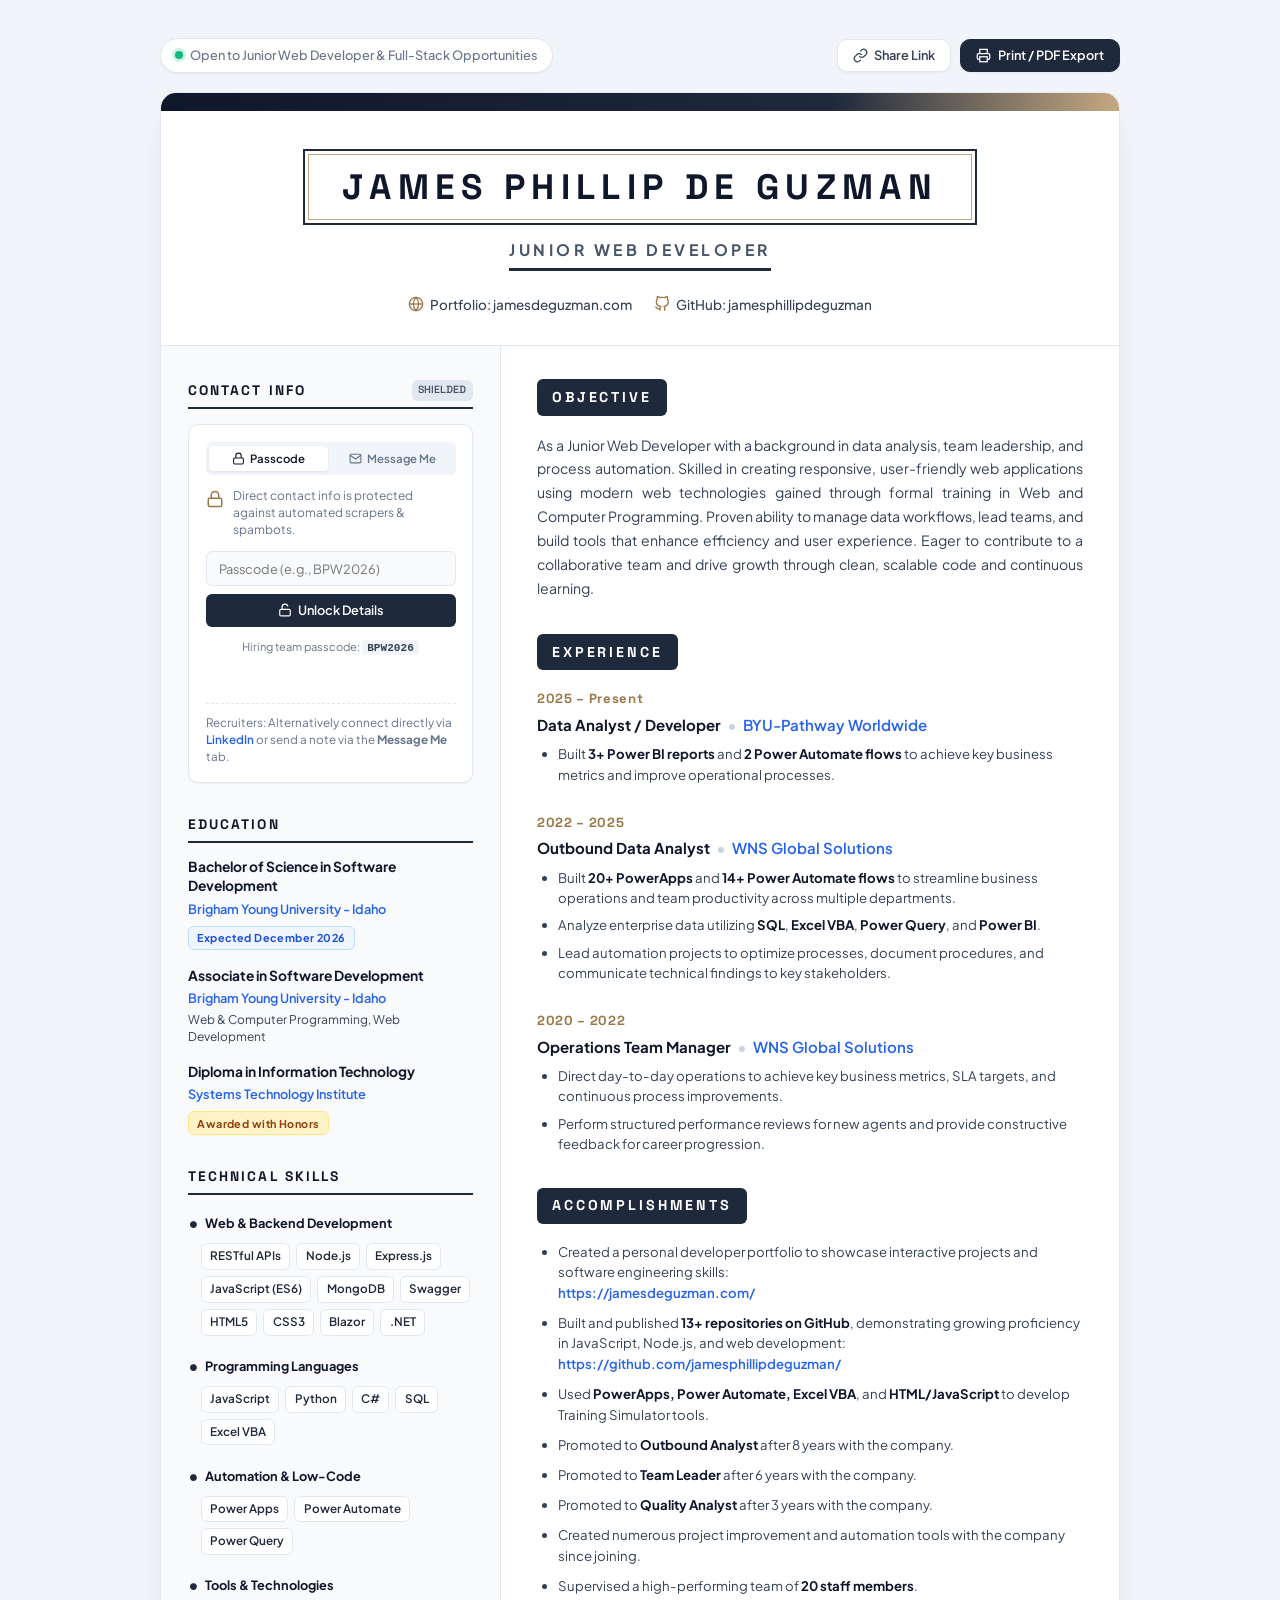
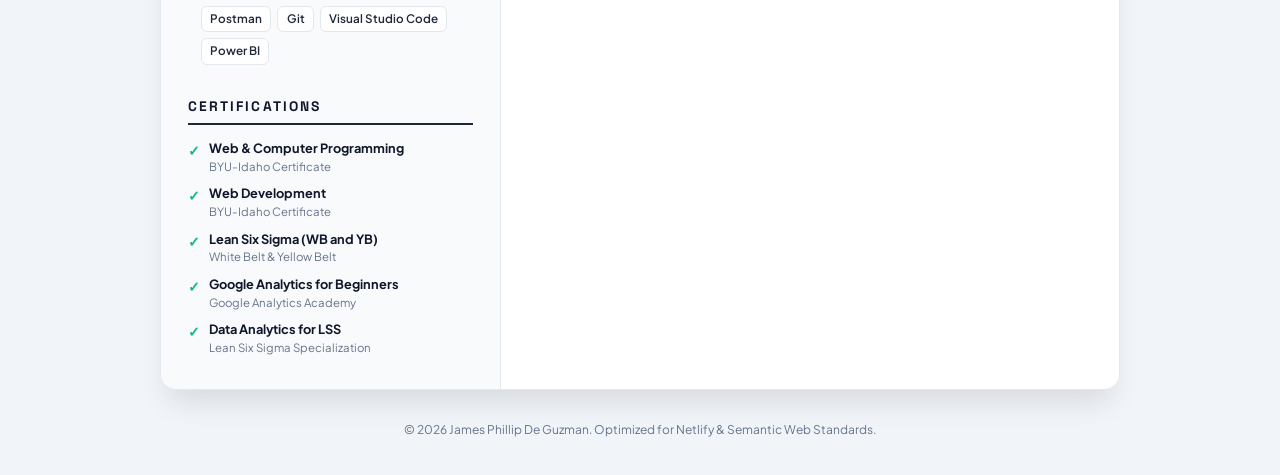
==== commit f5bb5d48: "feat(resume): separate education degrees and certificates with static ATS hierarchy" ====
--- a/resume.html
+++ b/resume.html
@@ -14,12 +14,29 @@
   <meta name="keywords"
     content="Junior Web Developer, Frontend Developer, Full Stack, JavaScript, Node.js, BYU-Idaho, Power Automate, Power Apps, Web Development, Resume">
 
-  <!-- Open Graph / Social Meta Tags -->
+  <!-- Open Graph / Facebook / LinkedIn Meta Tags -->
   <meta property="og:type" content="profile">
+  <meta property="og:site_name" content="James Phillip De Guzman - Web Resume">
   <meta property="og:url" content="https://jamesdeguzman.com/">
-  <meta property="og:title" content="James Phillip De Guzman - Junior Web Developer Resume">
-  <meta property="og:description"
-    content="Junior Web Developer with strong background in modern JavaScript, API integration, data analysis, and process automation.">
+  <meta property="og:title" content="James Phillip De Guzman | Junior Web Developer Resume">
+  <meta property="og:description" content="Professional web resume of James Phillip De Guzman — Junior Web Developer skilled in JavaScript, Node.js, RESTful APIs, React, Blazor, SQL, and Process Automation.">
+  <meta property="og:image" content="https://jamesdeguzman.com/images/og-preview.png">
+  <meta property="og:image:alt" content="James Phillip De Guzman - Junior Web Developer Resume">
+  <meta property="profile:first_name" content="James Phillip">
+  <meta property="profile:last_name" content="De Guzman">
+  <meta property="profile:username" content="jamesphillipdeguzman">
+
+  <!-- Twitter Cards Meta Tags -->
+  <meta name="twitter:card" content="summary_large_image">
+  <meta name="twitter:url" content="https://jamesdeguzman.com/">
+  <meta name="twitter:title" content="James Phillip De Guzman | Junior Web Developer Resume">
+  <meta name="twitter:description" content="Professional web resume of James Phillip De Guzman — Junior Web Developer skilled in JavaScript, Node.js, RESTful APIs, React, Blazor, SQL, and Process Automation.">
+  <meta name="twitter:image" content="https://jamesdeguzman.com/images/og-preview.png">
+  <meta name="twitter:image:alt" content="James Phillip De Guzman - Junior Web Developer Resume">
+
+  <!-- Favicon -->
+  <link rel="icon" type="image/svg+xml" href="images/favicon.svg">
+  <link rel="alternate icon" href="images/favicon.svg">
 
   <!-- CSS Stylesheet -->
   <link rel="stylesheet" href="styles/resume.css">
@@ -255,14 +272,24 @@
         <section class="sidebar-section" aria-labelledby="heading-education">
           <h2 id="heading-education" class="sidebar-title">Education</h2>
           <div class="education-list">
+            <!-- Bachelor's Degree -->
             <article class="edu-item">
-              <h3 class="edu-institution">BYU-Idaho</h3>
-              <p class="edu-degree">Web &amp; Computer Programming, Web Development</p>
-              <p class="edu-degree"><small>Associate in Software Development</small></p>
+              <h3 class="edu-degree-title">Bachelor of Science in Software Development</h3>
+              <p class="edu-institution">Brigham Young University - Idaho</p>
+              <div class="edu-status-badge">Expected December 2026</div>
             </article>
+
+            <!-- Associate Degree -->
             <article class="edu-item">
-              <h3 class="edu-institution">Systems Technology Institute</h3>
-              <p class="edu-degree">Diploma in Information Technology</p>
+              <h3 class="edu-degree-title">Associate in Software Development</h3>
+              <p class="edu-institution">Brigham Young University - Idaho</p>
+              <p class="edu-focus">Web &amp; Computer Programming, Web Development</p>
+            </article>
+
+            <!-- Diploma -->
+            <article class="edu-item">
+              <h3 class="edu-degree-title">Diploma in Information Technology</h3>
+              <p class="edu-institution">Systems Technology Institute</p>
               <span class="edu-badge">Awarded with Honors</span>
             </article>
           </div>
@@ -328,19 +355,38 @@
           <ul class="certifications-list">
             <li class="cert-item">
               <span class="cert-icon" aria-hidden="true">✓</span>
-              <span>Web &amp; Computer Programming</span>
+              <div class="cert-content">
+                <span class="cert-name">Web &amp; Computer Programming</span>
+                <span class="cert-subtext">BYU-Idaho Certificate</span>
+              </div>
             </li>
             <li class="cert-item">
               <span class="cert-icon" aria-hidden="true">✓</span>
-              <span>Lean Six Sigma (WB and YB)</span>
+              <div class="cert-content">
+                <span class="cert-name">Web Development</span>
+                <span class="cert-subtext">BYU-Idaho Certificate</span>
+              </div>
             </li>
             <li class="cert-item">
               <span class="cert-icon" aria-hidden="true">✓</span>
-              <span>Google Analytics for Beginners</span>
+              <div class="cert-content">
+                <span class="cert-name">Lean Six Sigma (WB and YB)</span>
+                <span class="cert-subtext">White Belt &amp; Yellow Belt</span>
+              </div>
             </li>
             <li class="cert-item">
               <span class="cert-icon" aria-hidden="true">✓</span>
-              <span>Data Analytics for LSS</span>
+              <div class="cert-content">
+                <span class="cert-name">Google Analytics for Beginners</span>
+                <span class="cert-subtext">Google Analytics Academy</span>
+              </div>
+            </li>
+            <li class="cert-item">
+              <span class="cert-icon" aria-hidden="true">✓</span>
+              <div class="cert-content">
+                <span class="cert-name">Data Analytics for LSS</span>
+                <span class="cert-subtext">Lean Six Sigma Specialization</span>
+              </div>
             </li>
           </ul>
         </section>
--- a/styles/resume.css
+++ b/styles/resume.css
@@ -662,25 +662,46 @@
 .education-list {
   display: flex;
   flex-direction: column;
-  gap: 1.25rem;
+  gap: 1.15rem;
 }
 
 .edu-item {
   display: flex;
   flex-direction: column;
-  gap: 0.25rem;
-}
-
-.edu-institution {
+  gap: 0.2rem;
+}
+
+.edu-degree-title {
+  font-size: 0.92rem;
   font-weight: 700;
   color: var(--text-primary);
-  font-size: 0.92rem;
-}
-
-.edu-degree {
+  line-height: 1.35;
+}
+
+.edu-institution {
   font-size: 0.85rem;
+  font-weight: 600;
+  color: #2563eb;
+}
+
+.edu-focus {
+  font-size: 0.8rem;
   color: var(--text-secondary);
-  line-height: 1.45;
+  line-height: 1.4;
+}
+
+.edu-status-badge {
+  display: inline-block;
+  align-self: flex-start;
+  margin-top: 0.25rem;
+  font-size: 0.72rem;
+  font-weight: 700;
+  letter-spacing: 0.04em;
+  background: #eff6ff;
+  color: #1d4ed8;
+  border: 1px solid #bfdbfe;
+  padding: 0.15rem 0.55rem;
+  border-radius: var(--radius-sm);
 }
 
 .edu-badge {
@@ -689,11 +710,11 @@
   margin-top: 0.25rem;
   font-size: 0.72rem;
   font-weight: 700;
-  text-transform: uppercase;
-  letter-spacing: 0.05em;
+  letter-spacing: 0.04em;
   background: #fef3c7;
   color: #92400e;
-  padding: 0.15rem 0.5rem;
+  border: 1px solid #fde68a;
+  padding: 0.15rem 0.55rem;
   border-radius: var(--radius-sm);
 }
 
@@ -762,23 +783,40 @@
   list-style: none;
   display: flex;
   flex-direction: column;
-  gap: 0.55rem;
+  gap: 0.75rem;
 }
 
 .cert-item {
   display: flex;
   align-items: flex-start;
-  gap: 0.55rem;
+  gap: 0.6rem;
   font-size: 0.85rem;
   color: var(--text-secondary);
-  line-height: 1.4;
+  line-height: 1.35;
 }
 
 .cert-icon {
   flex-shrink: 0;
-  color: #1e293b;
-  font-weight: bold;
+  color: var(--accent-emerald);
+  font-weight: 800;
+  font-size: 0.95rem;
   margin-top: 1px;
+}
+
+.cert-content {
+  display: flex;
+  flex-direction: column;
+  gap: 0.1rem;
+}
+
+.cert-name {
+  font-weight: 700;
+  color: var(--text-primary);
+}
+
+.cert-subtext {
+  font-size: 0.76rem;
+  color: var(--text-muted);
 }
 
 /* --- Main Column: Objective Section --- */
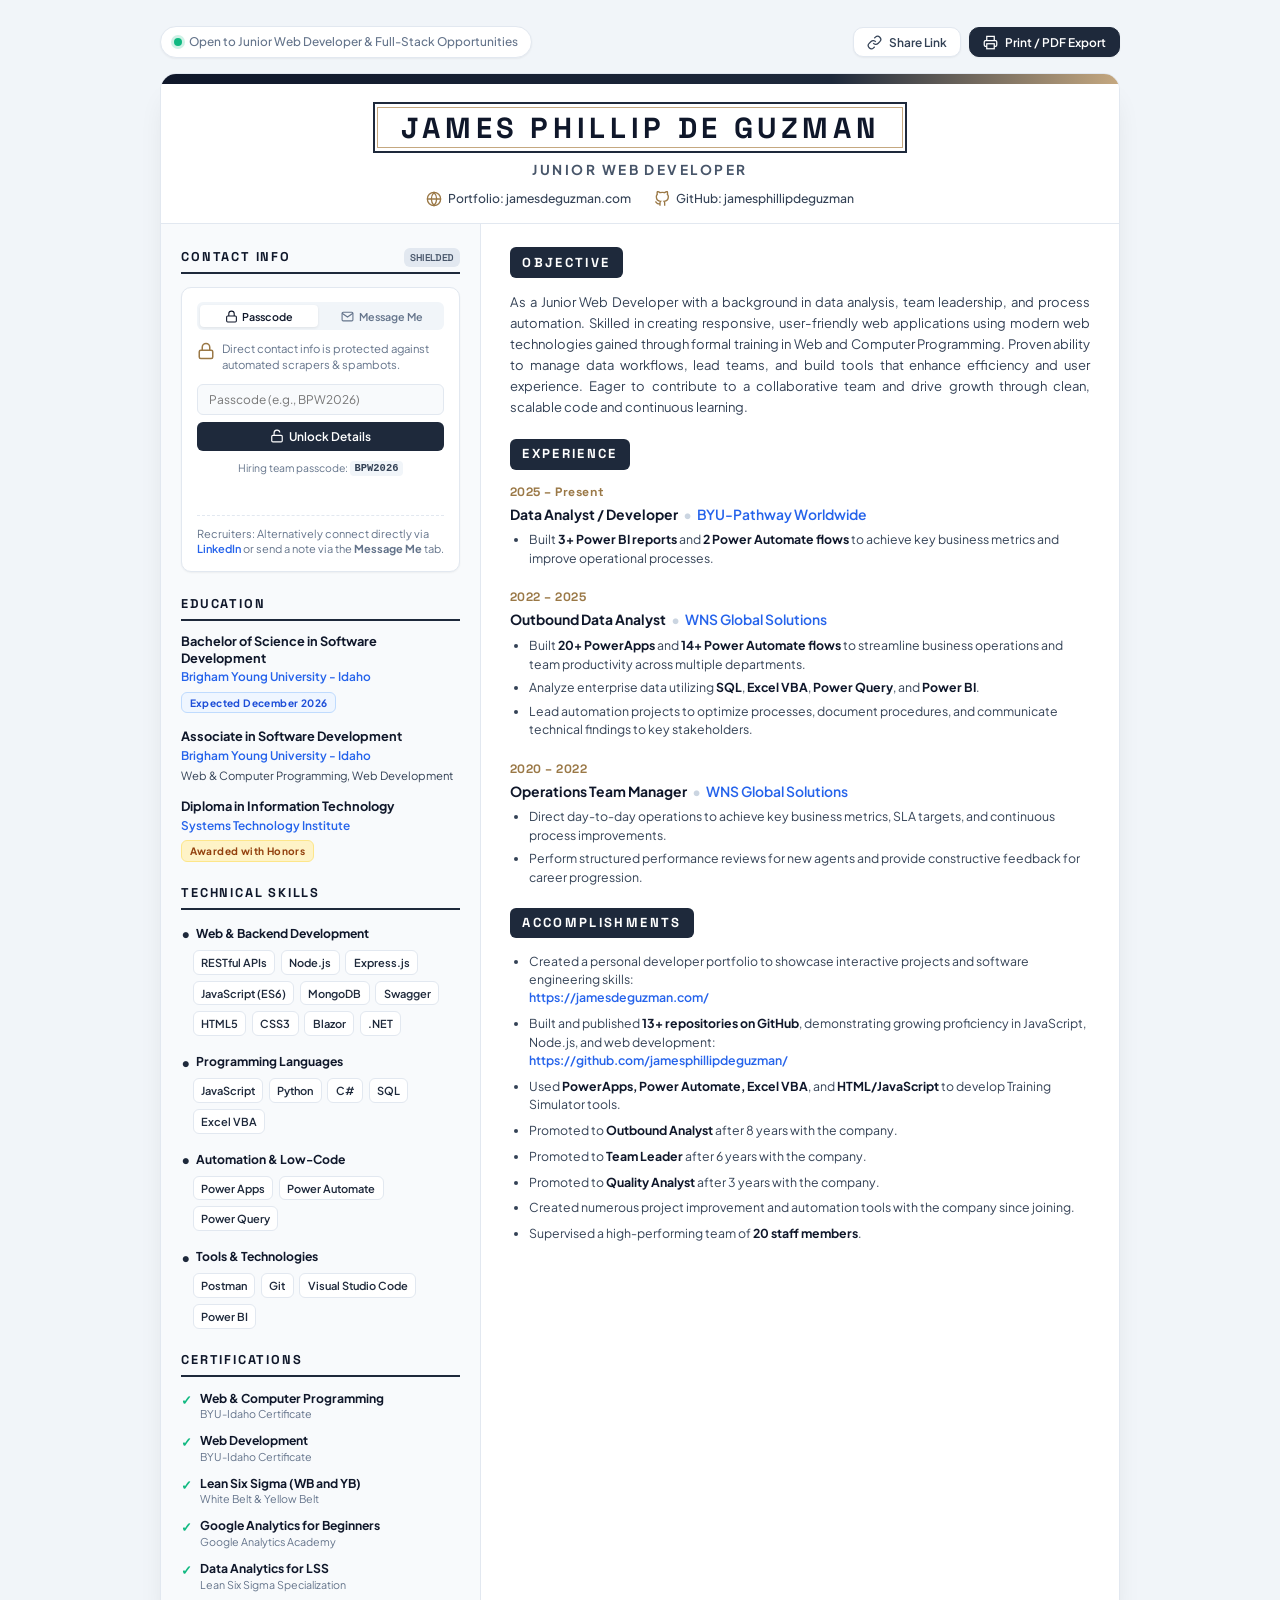
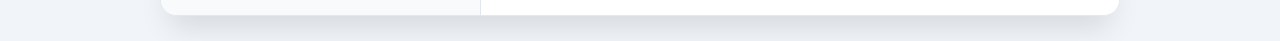
==== commit 142a23dd: "clean: remove footer notice from resume HTML" ====
--- a/resume.html
+++ b/resume.html
@@ -19,7 +19,8 @@
   <meta property="og:site_name" content="James Phillip De Guzman - Web Resume">
   <meta property="og:url" content="https://jamesdeguzman.com/">
   <meta property="og:title" content="James Phillip De Guzman | Junior Web Developer Resume">
-  <meta property="og:description" content="Professional web resume of James Phillip De Guzman — Junior Web Developer skilled in JavaScript, Node.js, RESTful APIs, React, Blazor, SQL, and Process Automation.">
+  <meta property="og:description"
+    content="Professional web resume of James Phillip De Guzman — Junior Web Developer skilled in JavaScript, Node.js, RESTful APIs, React, Blazor, SQL, and Process Automation.">
   <meta property="og:image" content="https://jamesdeguzman.com/images/og-preview.png">
   <meta property="og:image:alt" content="James Phillip De Guzman - Junior Web Developer Resume">
   <meta property="profile:first_name" content="James Phillip">
@@ -30,7 +31,8 @@
   <meta name="twitter:card" content="summary_large_image">
   <meta name="twitter:url" content="https://jamesdeguzman.com/">
   <meta name="twitter:title" content="James Phillip De Guzman | Junior Web Developer Resume">
-  <meta name="twitter:description" content="Professional web resume of James Phillip De Guzman — Junior Web Developer skilled in JavaScript, Node.js, RESTful APIs, React, Blazor, SQL, and Process Automation.">
+  <meta name="twitter:description"
+    content="Professional web resume of James Phillip De Guzman — Junior Web Developer skilled in JavaScript, Node.js, RESTful APIs, React, Blazor, SQL, and Process Automation.">
   <meta name="twitter:image" content="https://jamesdeguzman.com/images/og-preview.png">
   <meta name="twitter:image:alt" content="James Phillip De Guzman - Junior Web Developer Resume">
 
@@ -503,11 +505,6 @@
     </div>
   </main>
 
-  <footer class="resume-footer">
-    <p>&copy; <time datetime="2026">2026</time> James Phillip De Guzman. Optimized for Netlify &amp; Semantic Web
-      Standards.</p>
-  </footer>
-
   <!-- Interactive JavaScript Logic -->
   <script src="scripts/resume.js"></script>
 </body>
--- a/styles/resume.css
+++ b/styles/resume.css
@@ -1,5 +1,5 @@
 /* ==========================================================================
-   Modern ATS-Optimized Web Resume Stylesheet (Netlify & Privacy Enhanced)
+   Modern ATS-Optimized Web Resume Stylesheet (Header-Optimized 1-Page Layout)
    Author: James Phillip De Guzman - Junior Web Developer
    ========================================================================== */
 
@@ -56,7 +56,7 @@
 }
 
 html {
-  font-size: 15px;
+  font-size: 14.5px;
   scroll-behavior: smooth;
   -webkit-text-size-adjust: 100%;
 }
@@ -65,9 +65,9 @@
   font-family: var(--font-main);
   background-color: var(--bg-page);
   color: var(--text-primary);
-  line-height: 1.6;
+  line-height: 1.55;
   min-height: 100vh;
-  padding: 2.5rem 1rem;
+  padding: 1.8rem 1rem;
   display: flex;
   flex-direction: column;
   align-items: center;
@@ -77,7 +77,7 @@
 .resume-toolbar {
   width: 100%;
   max-width: 960px;
-  margin-bottom: 1.25rem;
+  margin-bottom: 1rem;
   display: flex;
   justify-content: space-between;
   align-items: center;
@@ -89,11 +89,11 @@
   display: inline-flex;
   align-items: center;
   gap: 0.5rem;
-  font-size: 0.85rem;
+  font-size: 0.82rem;
   font-weight: 500;
   color: var(--text-muted);
   background: var(--bg-surface);
-  padding: 0.45rem 0.9rem;
+  padding: 0.4rem 0.9rem;
   border-radius: var(--radius-full);
   border: 1px solid var(--border-color);
   box-shadow: var(--shadow-sm);
@@ -123,9 +123,9 @@
   align-items: center;
   gap: 0.45rem;
   font-family: var(--font-main);
-  font-size: 0.85rem;
-  font-weight: 600;
-  padding: 0.5rem 1rem;
+  font-size: 0.82rem;
+  font-weight: 600;
+  padding: 0.45rem 0.9rem;
   border-radius: var(--radius-md);
   border: 1px solid var(--border-color);
   background: var(--bg-surface);
@@ -170,14 +170,14 @@
 
 /* Top Accent Header Band */
 .header-accent-band {
-  height: 18px;
+  height: 10px;
   background: linear-gradient(90deg, #0f172a 0%, #1e293b 70%, var(--accent-gold) 100%);
   width: 100%;
 }
 
-/* --- Header Section --- */
+/* --- Streamlined Header Section --- */
 .resume-header {
-  padding: 2.5rem 3rem 2rem 3rem;
+  padding: 1.3rem 2rem 1.05rem 2rem;
   text-align: center;
   background: var(--bg-surface);
   border-bottom: 1px solid var(--border-color);
@@ -186,7 +186,7 @@
 
 .header-frame {
   display: inline-block;
-  padding: 1rem 2.5rem;
+  padding: 0.45rem 1.8rem;
   border: 2px solid #1e293b;
   position: relative;
   background: #ffffff;
@@ -195,55 +195,44 @@
 .header-frame::before {
   content: '';
   position: absolute;
-  top: 3px;
-  left: 3px;
-  right: 3px;
-  bottom: 3px;
+  top: 2.5px;
+  left: 2.5px;
+  right: 2.5px;
+  bottom: 2.5px;
   border: 1px solid var(--accent-gold);
   pointer-events: none;
 }
 
 .resume-name {
   font-family: var(--font-heading);
-  font-size: 2.35rem;
+  font-size: 2rem;
   font-weight: 800;
-  letter-spacing: 0.18em;
+  letter-spacing: 0.16em;
   text-transform: uppercase;
   color: #0f172a;
   margin: 0;
-  line-height: 1.2;
+  line-height: 1.15;
 }
 
 .resume-title {
   font-family: var(--font-main);
-  font-size: 1.05rem;
+  font-size: 0.94rem;
   font-weight: 700;
-  letter-spacing: 0.22em;
+  letter-spacing: 0.18em;
   text-transform: uppercase;
   color: #475569;
-  margin-top: 0.8rem;
-  display: inline-block;
-  position: relative;
-  padding: 0 1rem;
-}
-
-.resume-title::after {
-  content: '';
+  margin-top: 0.45rem;
   display: block;
-  width: 100%;
-  height: 3px;
-  background: #1e293b;
-  margin: 0.4rem auto 0 auto;
-}
-
-/* Header Links Bar */
+}
+
+/* Header Links Bar - Streamlined Inline */
 .header-quick-links {
-  margin-top: 1.5rem;
+  margin-top: 0.6rem;
   display: flex;
   justify-content: center;
   flex-wrap: wrap;
-  gap: 1.5rem;
-  font-size: 0.9rem;
+  gap: 1.6rem;
+  font-size: 0.84rem;
 }
 
 .quick-link-item {
@@ -267,65 +256,65 @@
 /* --- Two-Column Layout --- */
 .resume-body {
   display: grid;
-  grid-template-columns: 340px 1fr;
-  min-height: 900px;
+  grid-template-columns: 320px 1fr;
+  min-height: 800px;
 }
 
 /* --- Sidebar Column --- */
 .resume-sidebar {
   background: var(--bg-sidebar);
-  padding: 2.2rem 1.8rem;
+  padding: 1.6rem 1.4rem;
   border-right: 1px solid var(--border-color);
   display: flex;
   flex-direction: column;
-  gap: 2rem;
+  gap: 1.5rem;
 }
 
 /* --- Main Content Column --- */
 .resume-main {
   background: var(--bg-surface);
-  padding: 2.2rem 2.4rem;
-  display: flex;
-  flex-direction: column;
-  gap: 2.2rem;
+  padding: 1.6rem 2rem;
+  display: flex;
+  flex-direction: column;
+  gap: 1.5rem;
 }
 
 /* --- Section Titles & Badges --- */
 .section-title {
   font-family: var(--font-heading);
-  font-size: 0.95rem;
+  font-size: 0.9rem;
   font-weight: 700;
-  letter-spacing: 0.2em;
+  letter-spacing: 0.18em;
   text-transform: uppercase;
   color: var(--text-light);
   background: var(--bg-section-badge);
-  padding: 0.45rem 1rem;
+  padding: 0.35rem 0.85rem;
   display: inline-block;
-  margin-bottom: 1.2rem;
+  margin-bottom: 0.9rem;
   border-radius: var(--radius-sm);
   position: relative;
 }
 
 .sidebar-title {
   font-family: var(--font-heading);
-  font-size: 0.92rem;
+  font-size: 0.88rem;
   font-weight: 700;
-  letter-spacing: 0.15em;
+  letter-spacing: 0.14em;
   text-transform: uppercase;
   color: var(--text-primary);
   border-bottom: 2px solid #1e293b;
-  padding-bottom: 0.4rem;
-  margin-bottom: 1rem;
+  padding-bottom: 0.35rem;
+  margin-bottom: 0.85rem;
   display: flex;
   align-items: center;
   justify-content: space-between;
 }
 
 .sidebar-title-badge {
-  font-size: 0.7rem;
+  font-size: 0.68rem;
   background: #e2e8f0;
   color: #475569;
-  padding: 0.15rem 0.45rem;
+  padding: 0.12rem 0.4rem;
   border-radius: var(--radius-sm);
   letter-spacing: normal;
   font-weight: 600;
@@ -336,7 +325,7 @@
   background: var(--bg-surface);
   border: 1px solid var(--border-color);
   border-radius: var(--radius-md);
-  padding: 1.1rem;
+  padding: 1rem;
   box-shadow: var(--shadow-sm);
   transition: all var(--transition-normal);
   position: relative;
@@ -349,19 +338,19 @@
 
 .contact-tabs-nav {
   display: flex;
-  gap: 0.35rem;
+  gap: 0.3rem;
   background: #f1f5f9;
-  padding: 0.25rem;
+  padding: 0.2rem;
   border-radius: var(--radius-sm);
-  margin-bottom: 0.9rem;
+  margin-bottom: 0.75rem;
 }
 
 .tab-btn {
   flex: 1;
   font-family: var(--font-main);
-  font-size: 0.76rem;
-  font-weight: 600;
-  padding: 0.35rem 0.4rem;
+  font-size: 0.74rem;
+  font-weight: 600;
+  padding: 0.32rem 0.4rem;
   background: transparent;
   border: none;
   border-radius: 4px;
@@ -383,24 +372,24 @@
 .privacy-banner {
   display: flex;
   align-items: flex-start;
-  gap: 0.6rem;
-  font-size: 0.8rem;
+  gap: 0.5rem;
+  font-size: 0.78rem;
   color: var(--text-muted);
   line-height: 1.4;
-  margin-bottom: 0.85rem;
+  margin-bottom: 0.75rem;
 }
 
 .privacy-icon {
   flex-shrink: 0;
   color: var(--accent-gold-dark);
-  margin-top: 2px;
+  margin-top: 1px;
 }
 
 /* Unlock Passcode Form */
 .unlock-form {
   display: flex;
   flex-direction: column;
-  gap: 0.55rem;
+  gap: 0.45rem;
 }
 
 .passcode-wrapper {
@@ -411,9 +400,9 @@
 
 .passcode-input, .netlify-form-input, .netlify-form-textarea {
   width: 100%;
-  padding: 0.55rem 0.8rem;
+  padding: 0.5rem 0.75rem;
   font-family: var(--font-main);
-  font-size: 0.85rem;
+  font-size: 0.82rem;
   border: 1px solid var(--border-color);
   border-radius: var(--radius-sm);
   background: #f8fafc;
@@ -430,7 +419,7 @@
 
 .netlify-form-textarea {
   resize: vertical;
-  min-height: 70px;
+  min-height: 60px;
 }
 
 .input-shake {
@@ -447,13 +436,13 @@
 
 .unlock-btn, .netlify-submit-btn {
   font-family: var(--font-main);
-  font-size: 0.85rem;
+  font-size: 0.82rem;
   font-weight: 600;
   color: #ffffff;
   background: #1e293b;
   border: none;
   border-radius: var(--radius-sm);
-  padding: 0.55rem 1rem;
+  padding: 0.5rem 0.95rem;
   cursor: pointer;
   transition: all var(--transition-fast);
   display: inline-flex;
@@ -467,29 +456,25 @@
   transform: translateY(-1px);
 }
 
-.unlock-btn:active, .netlify-submit-btn:active {
-  transform: translateY(0);
-}
-
 .unlock-hint {
-  font-size: 0.74rem;
+  font-size: 0.72rem;
   color: var(--text-muted);
-  margin-top: 0.2rem;
+  margin-top: 0.15rem;
   text-align: center;
 }
 
 .unlock-hint code {
   background: #f1f5f9;
-  padding: 0.1rem 0.35rem;
+  padding: 0.1rem 0.3rem;
   border-radius: 4px;
   font-weight: 600;
   color: var(--text-secondary);
 }
 
 .unlock-status {
-  font-size: 0.78rem;
-  margin-top: 0.4rem;
-  min-height: 1.2rem;
+  font-size: 0.76rem;
+  margin-top: 0.35rem;
+  min-height: 1.1rem;
   transition: all var(--transition-fast);
 }
 
@@ -507,28 +492,28 @@
 .netlify-contact-form {
   display: flex;
   flex-direction: column;
-  gap: 0.6rem;
+  gap: 0.55rem;
 }
 
 .form-group {
   display: flex;
   flex-direction: column;
-  gap: 0.25rem;
+  gap: 0.2rem;
 }
 
 .form-label {
-  font-size: 0.75rem;
+  font-size: 0.72rem;
   font-weight: 600;
   color: var(--text-secondary);
 }
 
 .fallback-contact {
-  margin-top: 0.85rem;
-  padding-top: 0.75rem;
+  margin-top: 0.75rem;
+  padding-top: 0.65rem;
   border-top: 1px dashed var(--border-color);
-  font-size: 0.78rem;
+  font-size: 0.76rem;
   color: var(--text-muted);
-  line-height: 1.45;
+  line-height: 1.4;
 }
 
 .fallback-contact a {
@@ -545,7 +530,7 @@
 .unlocked-state {
   display: flex;
   flex-direction: column;
-  gap: 0.8rem;
+  gap: 0.75rem;
   animation: fadeIn 0.4s ease-out forwards;
 }
 
@@ -557,32 +542,32 @@
 .unlocked-badge {
   display: inline-flex;
   align-items: center;
-  gap: 0.35rem;
-  font-size: 0.72rem;
+  gap: 0.3rem;
+  font-size: 0.7rem;
   font-weight: 700;
   text-transform: uppercase;
   letter-spacing: 0.05em;
   color: #065f46;
   background: #d1fae5;
-  padding: 0.25rem 0.6rem;
+  padding: 0.2rem 0.55rem;
   border-radius: var(--radius-sm);
-  margin-bottom: 0.25rem;
+  margin-bottom: 0.2rem;
 }
 
 .contact-info-list {
   list-style: none;
   display: flex;
   flex-direction: column;
-  gap: 0.6rem;
+  gap: 0.55rem;
 }
 
 .contact-item {
   display: flex;
   align-items: center;
   justify-content: space-between;
-  gap: 0.5rem;
+  gap: 0.45rem;
   font-size: 0.82rem;
-  padding: 0.35rem 0;
+  padding: 0.3rem 0;
   border-bottom: 1px solid #f1f5f9;
 }
 
@@ -614,7 +599,7 @@
 
 .copy-mini-btn {
   font-size: 0.7rem;
-  padding: 0.15rem 0.45rem;
+  padding: 0.12rem 0.4rem;
   border-radius: 4px;
   background: #f1f5f9;
   border: 1px solid var(--border-color);
@@ -637,17 +622,17 @@
 .relock-wrapper {
   display: flex;
   justify-content: flex-end;
-  margin-top: 0.5rem;
+  margin-top: 0.45rem;
 }
 
 .relock-btn {
-  font-size: 0.72rem;
+  font-size: 0.7rem;
   color: var(--text-muted);
   background: none;
   border: none;
   cursor: pointer;
   text-decoration: underline;
-  padding: 0.2rem;
+  padding: 0.15rem;
 }
 
 .relock-btn:hover {
@@ -662,59 +647,59 @@
 .education-list {
   display: flex;
   flex-direction: column;
-  gap: 1.15rem;
+  gap: 1.05rem;
 }
 
 .edu-item {
   display: flex;
   flex-direction: column;
-  gap: 0.2rem;
+  gap: 0.15rem;
 }
 
 .edu-degree-title {
-  font-size: 0.92rem;
+  font-size: 0.88rem;
   font-weight: 700;
   color: var(--text-primary);
+  line-height: 1.3;
+}
+
+.edu-institution {
+  font-size: 0.82rem;
+  font-weight: 600;
+  color: #2563eb;
+}
+
+.edu-focus {
+  font-size: 0.78rem;
+  color: var(--text-secondary);
   line-height: 1.35;
-}
-
-.edu-institution {
-  font-size: 0.85rem;
-  font-weight: 600;
-  color: #2563eb;
-}
-
-.edu-focus {
-  font-size: 0.8rem;
-  color: var(--text-secondary);
-  line-height: 1.4;
 }
 
 .edu-status-badge {
   display: inline-block;
   align-self: flex-start;
-  margin-top: 0.25rem;
-  font-size: 0.72rem;
+  margin-top: 0.2rem;
+  font-size: 0.7rem;
   font-weight: 700;
   letter-spacing: 0.04em;
   background: #eff6ff;
   color: #1d4ed8;
   border: 1px solid #bfdbfe;
-  padding: 0.15rem 0.55rem;
+  padding: 0.12rem 0.5rem;
   border-radius: var(--radius-sm);
 }
 
 .edu-badge {
   display: inline-block;
   align-self: flex-start;
-  margin-top: 0.25rem;
-  font-size: 0.72rem;
+  margin-top: 0.2rem;
+  font-size: 0.7rem;
   font-weight: 700;
   letter-spacing: 0.04em;
   background: #fef3c7;
   color: #92400e;
   border: 1px solid #fde68a;
-  padding: 0.15rem 0.55rem;
+  padding: 0.12rem 0.5rem;
   border-radius: var(--radius-sm);
 }
 
@@ -722,35 +707,28 @@
 .skills-container {
   display: flex;
   flex-direction: column;
-  gap: 1.15rem;
+  gap: 1rem;
 }
 
 .skill-category {
   display: flex;
   flex-direction: column;
-  gap: 0.45rem;
+  gap: 0.35rem;
 }
 
 .skill-category-title {
-  font-size: 0.85rem;
+  font-size: 0.84rem;
   font-weight: 700;
   color: var(--text-primary);
   display: flex;
   align-items: center;
-  gap: 0.4rem;
+  gap: 0.35rem;
 }
 
 .skill-category-title::before {
   content: '•';
   color: #1e293b;
-  font-size: 1.1rem;
-}
-
-.skill-tags-wrapper {
-  font-size: 0.83rem;
-  color: var(--text-secondary);
-  line-height: 1.55;
-  padding-left: 0.85rem;
+  font-size: 1rem;
 }
 
 .skill-pill-list {
@@ -758,16 +736,16 @@
   flex-wrap: wrap;
   gap: 0.4rem;
   list-style: none;
-  padding-left: 0.85rem;
+  padding-left: 0.8rem;
 }
 
 .skill-pill {
-  font-size: 0.78rem;
+  font-size: 0.76rem;
   font-weight: 600;
   background: #ffffff;
   color: #1e293b;
   border: 1px solid var(--border-color);
-  padding: 0.2rem 0.55rem;
+  padding: 0.2rem 0.5rem;
   border-radius: var(--radius-sm);
   transition: all var(--transition-fast);
 }
@@ -783,14 +761,14 @@
   list-style: none;
   display: flex;
   flex-direction: column;
-  gap: 0.75rem;
+  gap: 0.7rem;
 }
 
 .cert-item {
   display: flex;
   align-items: flex-start;
-  gap: 0.6rem;
-  font-size: 0.85rem;
+  gap: 0.55rem;
+  font-size: 0.84rem;
   color: var(--text-secondary);
   line-height: 1.35;
 }
@@ -799,7 +777,7 @@
   flex-shrink: 0;
   color: var(--accent-emerald);
   font-weight: 800;
-  font-size: 0.95rem;
+  font-size: 0.9rem;
   margin-top: 1px;
 }
 
@@ -815,15 +793,15 @@
 }
 
 .cert-subtext {
-  font-size: 0.76rem;
+  font-size: 0.74rem;
   color: var(--text-muted);
 }
 
 /* --- Main Column: Objective Section --- */
 .objective-text {
-  font-size: 0.94rem;
+  font-size: 0.9rem;
   color: var(--text-secondary);
-  line-height: 1.7;
+  line-height: 1.62;
   text-align: justify;
 }
 
@@ -831,38 +809,38 @@
 .experience-list {
   display: flex;
   flex-direction: column;
-  gap: 1.8rem;
+  gap: 1.45rem;
 }
 
 .experience-item {
   display: flex;
   flex-direction: column;
-  gap: 0.5rem;
+  gap: 0.35rem;
   position: relative;
 }
 
 .exp-header {
   display: flex;
   flex-direction: column;
-  gap: 0.2rem;
+  gap: 0.15rem;
 }
 
 .exp-period {
   font-family: var(--font-heading);
-  font-size: 0.88rem;
+  font-size: 0.84rem;
   font-weight: 700;
   color: var(--accent-gold-dark);
-  letter-spacing: 0.05em;
+  letter-spacing: 0.04em;
 }
 
 .exp-title-company {
-  font-size: 1rem;
+  font-size: 0.96rem;
   font-weight: 700;
   color: var(--text-primary);
   display: flex;
   flex-wrap: wrap;
   align-items: center;
-  gap: 0.4rem;
+  gap: 0.35rem;
 }
 
 .exp-role {
@@ -880,16 +858,16 @@
 
 .exp-bullet-list {
   list-style-type: disc;
-  padding-left: 1.4rem;
-  display: flex;
-  flex-direction: column;
-  gap: 0.45rem;
+  padding-left: 1.3rem;
+  display: flex;
+  flex-direction: column;
+  gap: 0.35rem;
 }
 
 .exp-bullet-list li {
-  font-size: 0.88rem;
+  font-size: 0.85rem;
   color: var(--text-secondary);
-  line-height: 1.55;
+  line-height: 1.5;
 }
 
 .exp-bullet-list li strong {
@@ -899,16 +877,16 @@
 /* --- Accomplishments Section --- */
 .accomplishments-list {
   list-style-type: disc;
-  padding-left: 1.4rem;
-  display: flex;
-  flex-direction: column;
-  gap: 0.65rem;
+  padding-left: 1.3rem;
+  display: flex;
+  flex-direction: column;
+  gap: 0.5rem;
 }
 
 .accomplishments-list li {
-  font-size: 0.88rem;
+  font-size: 0.85rem;
   color: var(--text-secondary);
-  line-height: 1.55;
+  line-height: 1.5;
 }
 
 .accomplishments-list li a {
@@ -928,9 +906,9 @@
 
 /* --- Footer Area --- */
 .resume-footer {
-  margin-top: 2rem;
+  margin-top: 1.8rem;
   text-align: center;
-  font-size: 0.8rem;
+  font-size: 0.78rem;
   color: var(--text-muted);
 }
 
@@ -949,29 +927,29 @@
   .resume-sidebar {
     border-right: none;
     border-bottom: 1px solid var(--border-color);
-    padding: 1.8rem 1.4rem;
+    padding: 1.5rem 1.2rem;
   }
 
   .resume-main {
-    padding: 1.8rem 1.4rem;
+    padding: 1.5rem 1.2rem;
   }
 
   .resume-header {
-    padding: 1.8rem 1.2rem;
+    padding: 1.2rem 1rem 1rem 1rem;
   }
 
   .resume-name {
-    font-size: 1.8rem;
+    font-size: 1.7rem;
     letter-spacing: 0.12em;
   }
 
   .resume-title {
-    font-size: 0.92rem;
-    letter-spacing: 0.16em;
+    font-size: 0.88rem;
+    letter-spacing: 0.14em;
   }
 
   .header-frame {
-    padding: 0.8rem 1.5rem;
+    padding: 0.4rem 1.4rem;
   }
 
   .resume-toolbar {
@@ -985,21 +963,29 @@
 }
 
 /* ==========================================================================
-   Print Optimization Media Query (@media print)
+   Print Optimization Media Query (@media print) - Streamlined 1-Page Layout
    ========================================================================== */
 @media print {
   @page {
-    margin: 12mm 15mm;
+    margin: 8mm 12mm 8mm 12mm;
     size: letter portrait;
+  }
+
+  *, *::before, *::after {
+    -webkit-print-color-adjust: exact !important;
+    print-color-adjust: exact !important;
   }
 
   body {
     background: #ffffff !important;
     padding: 0 !important;
+    margin: 0 !important;
     color: #000000 !important;
-    font-size: 13.5px;
-  }
-
+    font-size: 11.5px !important;
+    line-height: 1.42 !important;
+  }
+
+  /* Hide screen-only interactive widgets */
   .resume-toolbar,
   .contact-tabs-nav,
   .unlock-form,
@@ -1007,7 +993,9 @@
   .relock-wrapper,
   .copy-mini-btn,
   .resume-footer,
-  .status-dot {
+  .status-dot,
+  .sidebar-title-badge,
+  .privacy-shield-card {
     display: none !important;
   }
 
@@ -1016,93 +1004,253 @@
     box-shadow: none !important;
     border: none !important;
     border-radius: 0 !important;
+    overflow: visible !important;
   }
 
   .header-accent-band {
-    height: 6px !important;
-    background: #000000 !important;
-  }
-
+    height: 4px !important;
+    background: #0f172a !important;
+  }
+
+  /* Streamlined Header in Print */
   .resume-header {
-    padding: 1rem 0 !important;
-    border-bottom: 2px solid #000000 !important;
+    padding: 0.4rem 0 0.45rem 0 !important;
+    border-bottom: 1.5px solid #1e293b !important;
   }
 
   .header-frame {
-    border: 2px solid #000000 !important;
-    padding: 0.6rem 1.8rem !important;
+    border: 1.5px solid #1e293b !important;
+    padding: 0.3rem 1.4rem !important;
   }
 
   .header-frame::before {
-    border-color: #000000 !important;
+    border-color: #c5a880 !important;
+    top: 2px !important;
+    left: 2px !important;
+    right: 2px !important;
+    bottom: 2px !important;
   }
 
   .resume-name {
-    color: #000000 !important;
-    font-size: 2rem !important;
+    color: #0f172a !important;
+    font-size: 1.65rem !important;
+    letter-spacing: 0.13em !important;
   }
 
   .resume-title {
-    color: #000000 !important;
-  }
-
-  .resume-title::after {
-    background: #000000 !important;
-  }
-
+    color: #334155 !important;
+    font-size: 0.84rem !important;
+    letter-spacing: 0.16em !important;
+    margin-top: 0.25rem !important;
+  }
+
+  .header-quick-links {
+    margin-top: 0.35rem !important;
+    gap: 1.4rem !important;
+    font-size: 0.78rem !important;
+  }
+
+  .quick-link-item {
+    color: #1e293b !important;
+  }
+
+  /* Two-Column Grid in Print */
   .resume-body {
     display: grid !important;
-    grid-template-columns: 280px 1fr !important;
+    grid-template-columns: 255px 1fr !important;
     min-height: auto !important;
+    gap: 0 !important;
   }
 
   .resume-sidebar {
     background: transparent !important;
-    padding: 1rem 1rem 0 0 !important;
-    border-right: 1px solid #ccc !important;
+    padding: 0.6rem 0.85rem 0 0 !important;
+    border-right: 1px solid #cbd5e1 !important;
+    gap: 0.85rem !important;
   }
 
   .resume-main {
-    padding: 1rem 0 0 1.2rem !important;
-  }
-
+    padding: 0.6rem 0 0 1rem !important;
+    gap: 0.95rem !important;
+  }
+
+  /* Section Titles in Print */
   .section-title {
-    background: #000000 !important;
+    background: #1e293b !important;
     color: #ffffff !important;
-    -webkit-print-color-adjust: exact;
-    print-color-adjust: exact;
-    margin-bottom: 0.8rem !important;
-    padding: 0.3rem 0.8rem !important;
+    margin-bottom: 0.45rem !important;
+    padding: 0.22rem 0.65rem !important;
+    font-size: 0.8rem !important;
+    letter-spacing: 0.14em !important;
+    border-radius: 3px !important;
   }
 
   .sidebar-title {
-    border-bottom: 2px solid #000000 !important;
-    color: #000000 !important;
-  }
-
-  .privacy-shield-card {
-    border: 1px solid #ccc !important;
-    box-shadow: none !important;
-    padding: 0.8rem !important;
-  }
-
-  .experience-item,
-  .edu-item,
+    border-bottom: 1.5px solid #1e293b !important;
+    color: #0f172a !important;
+    font-size: 0.78rem !important;
+    margin-bottom: 0.45rem !important;
+    padding-bottom: 0.2rem !important;
+    letter-spacing: 0.12em !important;
+  }
+
+  /* Education in Print */
+  .education-list {
+    gap: 0.65rem !important;
+  }
+
+  .edu-item {
+    gap: 0.1rem !important;
+    page-break-inside: avoid !important;
+    break-inside: avoid !important;
+  }
+
+  .edu-degree-title {
+    font-size: 0.8rem !important;
+    line-height: 1.25 !important;
+    color: #0f172a !important;
+  }
+
+  .edu-institution {
+    font-size: 0.75rem !important;
+    color: #1d4ed8 !important;
+  }
+
+  .edu-focus {
+    font-size: 0.72rem !important;
+    line-height: 1.25 !important;
+    color: #334155 !important;
+  }
+
+  .edu-status-badge, .edu-badge {
+    font-size: 0.66rem !important;
+    padding: 0.08rem 0.38rem !important;
+    margin-top: 0.1rem !important;
+  }
+
+  /* Skills in Print */
+  .skills-container {
+    gap: 0.6rem !important;
+  }
+
   .skill-category {
-    page-break-inside: avoid;
-    break-inside: avoid;
+    gap: 0.2rem !important;
+    page-break-inside: avoid !important;
+    break-inside: avoid !important;
+  }
+
+  .skill-category-title {
+    font-size: 0.76rem !important;
+    color: #0f172a !important;
+  }
+
+  .skill-pill-list {
+    gap: 0.25rem !important;
+    padding-left: 0.55rem !important;
+  }
+
+  .skill-pill {
+    font-size: 0.7rem !important;
+    padding: 0.1rem 0.4rem !important;
+    border: 1px solid #cbd5e1 !important;
+    background: #f8fafc !important;
+    color: #0f172a !important;
+  }
+
+  /* Certifications in Print */
+  .certifications-list {
+    gap: 0.45rem !important;
+  }
+
+  .cert-item {
+    font-size: 0.75rem !important;
+    gap: 0.4rem !important;
+    line-height: 1.25 !important;
+    page-break-inside: avoid !important;
+    break-inside: avoid !important;
+  }
+
+  .cert-icon {
+    font-size: 0.82rem !important;
+    color: #059669 !important;
+  }
+
+  .cert-name {
+    font-size: 0.75rem !important;
+    color: #0f172a !important;
+  }
+
+  .cert-subtext {
+    font-size: 0.68rem !important;
+    color: #64748b !important;
+  }
+
+  /* Main Column Sections in Print */
+  .objective-text {
+    font-size: 0.8rem !important;
+    line-height: 1.45 !important;
+    text-align: justify !important;
+    color: #334155 !important;
+  }
+
+  /* Experience in Print */
+  .experience-list {
+    gap: 0.85rem !important;
+  }
+
+  .experience-item {
+    gap: 0.2rem !important;
+    page-break-inside: avoid !important;
+    break-inside: avoid !important;
+  }
+
+  .exp-header {
+    gap: 0.08rem !important;
+  }
+
+  .exp-period {
+    font-size: 0.75rem !important;
+    color: #9a7846 !important;
+    font-weight: 700 !important;
+  }
+
+  .exp-title-company {
+    font-size: 0.82rem !important;
+    color: #0f172a !important;
+  }
+
+  .exp-company {
+    color: #1d4ed8 !important;
+    font-weight: 600 !important;
+  }
+
+  .exp-bullet-list {
+    gap: 0.22rem !important;
+    padding-left: 1.1rem !important;
+  }
+
+  .exp-bullet-list li {
+    font-size: 0.75rem !important;
+    line-height: 1.35 !important;
+    color: #334155 !important;
+  }
+
+  /* Accomplishments in Print */
+  .accomplishments-list {
+    gap: 0.3rem !important;
+    padding-left: 1.1rem !important;
+  }
+
+  .accomplishments-list li {
+    font-size: 0.75rem !important;
+    line-height: 1.35 !important;
+    color: #334155 !important;
+    page-break-inside: avoid !important;
+    break-inside: avoid !important;
   }
 
   a {
-    color: #000000 !important;
+    color: #0f172a !important;
     text-decoration: none !important;
   }
-
-  .exp-period {
-    color: #333333 !important;
-  }
-
-  .exp-company {
-    color: #000000 !important;
-  }
-}
+}
